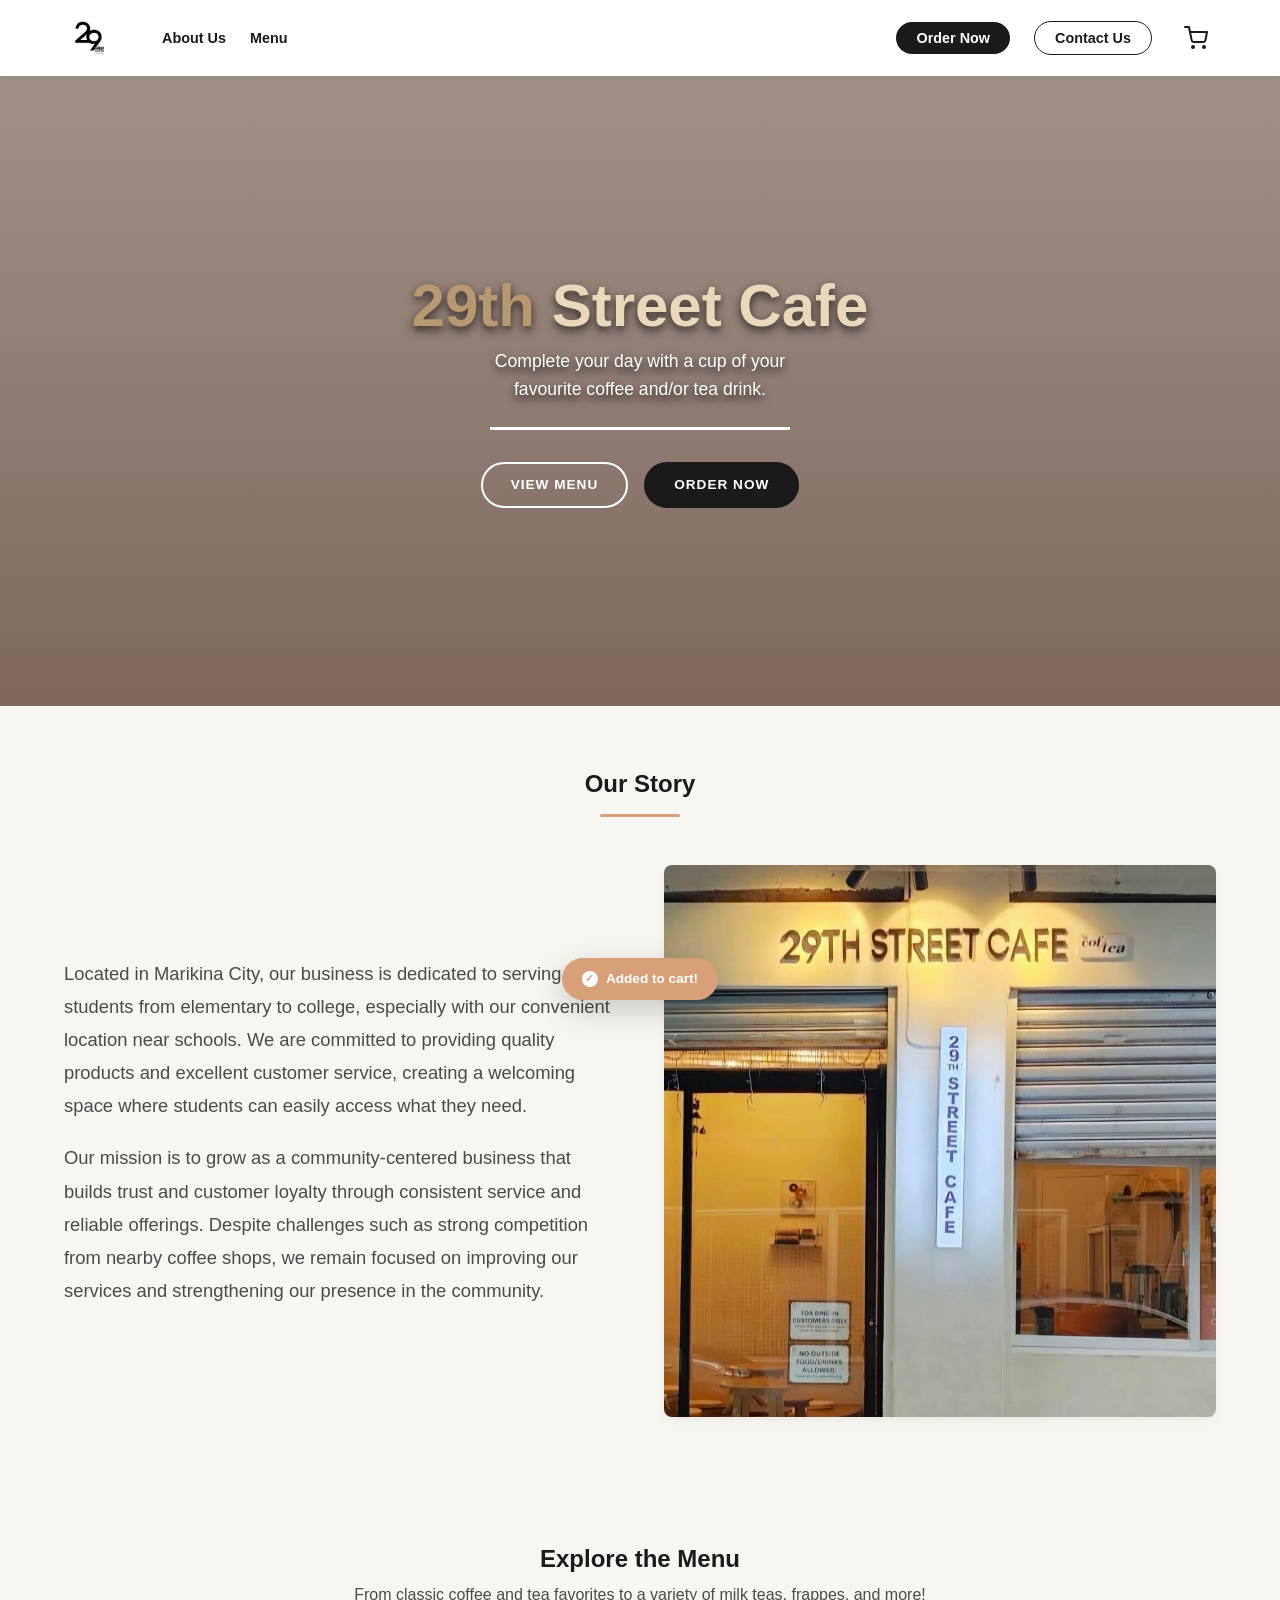
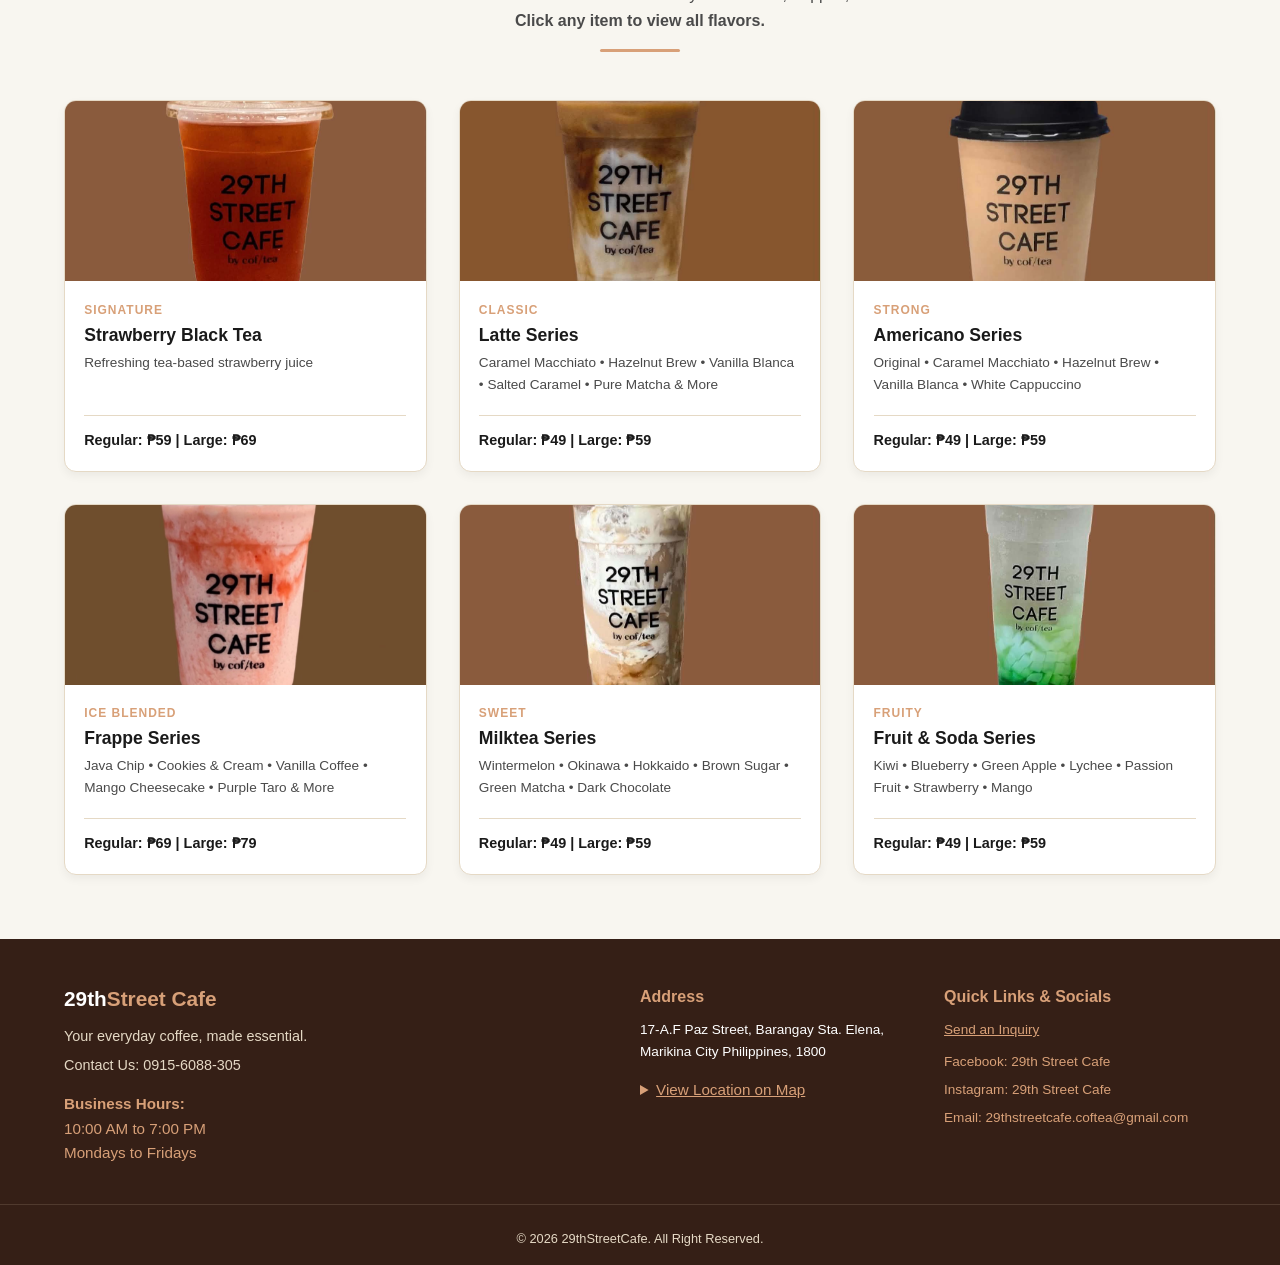
==== index.html @ c7623088 "fixed prices" ====
<!DOCTYPE html>  
<html lang="en">
<head>
    <meta charset="UTF-8">
    <meta name="viewport" content="width=device-width, initial-scale=1.0">
    <title>29th Street Cafe | Home</title>
    
    <link rel="stylesheet" href="styles.css">
    <script src="menu.js" defer></script> 
    <meta name="description" content="29th Street Cafe offers a cozy local spot to complete your day with your favorite coffee or tea.">
</head>
<body>

    <header class="site-header">
        <div class="container header-container">
            <div class="logo-container">
                <a href="index.html#hero" class="brand-logo"><img src="images/logo ulit.png" alt="29th Street Cafe Logo" class="logo-img"></a>
            </div>
            
            <div class="mobile-header-actions">
                <a href="cart.html" class="cart-icon-link" aria-label="Go to Cart">
                    <svg width="24" height="24" viewBox="0 0 24 24" fill="none" stroke="currentColor" stroke-width="2" stroke-linecap="round" stroke-linejoin="round">
                        <circle cx="9" cy="21" r="1"></circle><circle cx="20" cy="21" r="1"></circle>
                        <path d="M1 1h4l2.68 13.39a2 2 0 0 0 2 1.61h9.72a2 2 0 0 0 2-1.61L23 6H6"></path>
                    </svg>
                    <span class="cart-badge" style="display: none;">0</span>
                </a>
                <button class="menu-toggle" aria-label="Toggle Menu" id="mobileMenuBtn">
                    <svg width="28" height="28" viewBox="0 0 24 24" fill="none" stroke="currentColor" stroke-width="2" stroke-linecap="round" stroke-linejoin="round">
                        <line x1="3" y1="12" x2="21" y2="12"></line>
                        <line x1="3" y1="6" x2="21" y2="6"></line>
                        <line x1="3" y1="18" x2="21" y2="18"></line>
                    </svg>
                </button>
            </div>

            <nav class="main-navigation" id="mainNav">
                <ul class="nav-list">
                    <li><a href="index.html#about" class="nav-link">About Us</a></li>
                    <li><a href="index.html#menu" class="nav-link">Menu</a></li>
                    <li class="push-right"><a href="form.html" class="nav-link btn-nav">Order Now</a></li>
                    <li><a href="#app" class="nav-link btn-nav-outline">Contact Us</a></li>
                    <li class="desktop-cart">
                        <a href="cart.html" class="nav-link cart-icon-link" aria-label="Go to Cart">
                            <svg width="24" height="24" viewBox="0 0 24 24" fill="none" stroke="currentColor" stroke-width="2" stroke-linecap="round" stroke-linejoin="round">
                                <circle cx="9" cy="21" r="1"></circle><circle cx="20" cy="21" r="1"></circle>
                                <path d="M1 1h4l2.68 13.39a2 2 0 0 0 2 1.61h9.72a2 2 0 0 0 2-1.61L23 6H6"></path>
                            </svg>
                            <span class="cart-badge" style="display: none;">0</span>
                        </a>
                    </li>
                </ul>
            </nav>
        </div>
    </header>

    <main>
        <section id="hero" class="hero-section">
            <div class="hero-overlay">
                <div class="container hero-content">
                    <h1 class="hero-title">29th <span class="text-highlight">Street Cafe</span></h1>
                    <p class="hero-subtitle">Complete your day with a cup of your <br>favourite coffee and/or tea drink.</p>
                    <div class="hero-divider"></div>
                    <div class="hero-actions">
                        <a href="index.html#menu" class="btn btn-secondary">View Menu</a>
                        <a href="form.html" class="btn btn-primary">Order Now</a>
                    </div>
                </div>
            </div>
        </section>

        <section id="about" class="story-section">
            <div class="container">
                <div class="section-header">
                    <h2>Our Story</h2>
                    <div class="divider"></div>
                </div>
                <div class="story-grid">
                    <div class="story-text">
                        <p>Located in Marikina City, our business is dedicated to serving students from elementary to college, especially with our convenient location near schools. We are committed to providing quality products and excellent customer service, creating a welcoming space where students can easily access what they need.</p>
                        <p>Our mission is to grow as a community-centered business that builds trust and customer loyalty through consistent service and reliable offerings. Despite challenges such as strong competition from nearby coffee shops, we remain focused on improving our services and strengthening our presence in the community.</p>
                    </div>
                    <div class="story-visual">
                        <img src="images/front.jpeg" alt="29th Street Cafe Story" class="responsive-image placeholder-img-block">
                    </div>
                </div>
            </div>
        </section>

        <section id="menu" class="menu-section">
            <div class="container">
                <div class="section-header">
                    <h2>Explore the Menu</h2>
                    <p>From classic coffee and tea favorites to a variety of milk teas, frappes, and more! <br><strong>Click any item to view all flavors.</strong></p>
                    <div class="divider"></div>
                </div>

                <div class="product-grid">
                    <article class="product-card">
                        <div class="image-wrapper"><img src="images/tea.jpeg" alt="Strawberry Black Tea" class="product-image"></div>
                        <div class="product-info">
                            <span class="product-category">Signature</span>
                            <h3 class="product-name">Strawberry Black Tea</h3>
                            <p class="product-desc">Refreshing tea-based strawberry juice</p>
                            <div class="product-meta"><span class="product-price">Regular: ₱59 | Large: ₱69</span></div>
                        </div>
                    </article>

                    <article class="product-card">
                        <div class="image-wrapper"><img src="images/lattee.jpeg" alt="Latte" class="product-image"></div>
                        <div class="product-info">
                            <span class="product-category">Classic</span>
                            <h3 class="product-name">Latte Series</h3>
                            <p class="product-desc">Caramel Macchiato • Hazelnut Brew • Vanilla Blanca • Salted Caramel • Pure Matcha & More</p>
                            <div class="product-meta"><span class="product-price">Regular: ₱49 | Large: ₱59</span></div>
                        </div>
                    </article>

                    <article class="product-card">
                        <div class="image-wrapper"><img src="images/americano.jpeg" alt="Americano" class="product-image"></div>
                        <div class="product-info">
                            <span class="product-category">Strong</span>
                            <h3 class="product-name">Americano Series</h3>
                            <p class="product-desc">Original • Caramel Macchiato • Hazelnut Brew • Vanilla Blanca • White Cappuccino</p>
                            <div class="product-meta"><span class="product-price">Regular: ₱49 | Large: ₱59</span></div>
                        </div>
                    </article>

                    <article class="product-card">
                        <div class="image-wrapper"><img src="images/frappee.jpeg" alt="Frappe" class="product-image"></div>
                        <div class="product-info">
                            <span class="product-category">Ice Blended</span>
                            <h3 class="product-name">Frappe Series</h3>
                            <p class="product-desc">Java Chip • Cookies & Cream • Vanilla Coffee • Mango Cheesecake • Purple Taro & More</p>
                            <div class="product-meta"><span class="product-price">Regular: ₱69 | Large: ₱79</span></div>
                        </div>
                    </article>

                    <article class="product-card">
                        <div class="image-wrapper"><img src="images/milktea.jpeg" alt="Milktea" class="product-image"></div>
                        <div class="product-info">
                            <span class="product-category">Sweet</span>
                            <h3 class="product-name">Milktea Series</h3>
                            <p class="product-desc">Wintermelon • Okinawa • Hokkaido • Brown Sugar • Green Matcha • Dark Chocolate</p>
                            <div class="product-meta"><span class="product-price">Regular: ₱49 | Large: ₱59</span></div>
                        </div>
                    </article>

                    <article class="product-card">
                        <div class="image-wrapper"><img src="images/fruittea.jpeg" alt="Fruit Soda" class="product-image"></div>
                        <div class="product-info">
                            <span class="product-category">Fruity</span>
                            <h3 class="product-name">Fruit & Soda Series</h3>
                            <p class="product-desc">Kiwi • Blueberry • Green Apple • Lychee • Passion Fruit • Strawberry • Mango</p>
                            <div class="product-meta"><span class="product-price">Regular: ₱49 | Large: ₱59</span></div>
                        </div>
                    </article>
                </div>
            </div>
        </section>
    </main>

    <div id="menuModal" class="menu-modal">
        <div class="modal-content">
            <span class="close-modal">×</span>
            <div class="modal-layout">
                <div class="modal-image-container"><img id="modalImage" src="" alt="Menu Item"></div>
                <div class="modal-details">
                    <span id="modalCategory" class="product-category"></span>
                    <h3 id="modalTitle" class="modal-title"></h3>
                    <p id="modalPrice" class="product-price"></p>
                    
                    <div class="modal-selection-group">
                        <label for="modalFlavorSelect">Choose Flavor:</label>
                        <select id="modalFlavorSelect" class="modal-select"></select>
                    </div>

                    <div class="modal-selection-group" id="sodaAddonContainer" style="display: none;">
                        <label style="margin-bottom: 4px;">Choose Base:</label>
                        <div class="soda-base-wrapper">
                            <label class="checkbox-item choice-highlight">
                                <input type="checkbox" id="modalSodaAddon" value="Soda Base" data-price="10"> 
                                <span style="flex-grow: 1;">Fruit Soda Base</span>
                                <span style="font-weight: bold; color: var(--chai-spice);">+₱10</span>
                            </label>
                        </div>
                    </div>

                    <div class="modal-selection-group">
                        <label for="modalSizeSelect">Choose Size:</label>
                        <select id="modalSizeSelect" class="modal-select">
                            <option value="Regular">Regular</option>
                            <option value="Large">Large</option>
                        </select>
                    </div>

                    <div class="modal-selection-group" id="modalTempGroup" style="display: none;">
                        <label for="modalTempSelect">Choose Preparation:</label>
                        <select id="modalTempSelect" class="modal-select">
                            <option value="Iced">Iced</option>
                            <option value="Hot">Hot</option>
                        </select>
                    </div>

                    <div class="modal-selection-group" id="modalAddonsGroup">
                        <label style="margin-bottom: 4px;">Add-ons:</label>
                        <div class="addons-grid">
                            <label class="checkbox-item"><input type="checkbox" value="Espresso Shot" data-price="5"> Espresso (+₱5)</label>
                            <label class="checkbox-item"><input type="checkbox" value="Nata" data-price="10"> Nata (+₱10)</label>
                            <label class="checkbox-item"><input type="checkbox" value="Pearls" data-price="10"> Pearls (+₱10)</label>
                            <label class="checkbox-item"><input type="checkbox" value="Caramel Syrup" data-price="10"> Caramel (+₱10)</label>
                            <label class="checkbox-item"><input type="checkbox" value="Strawberry Syrup" data-price="10"> Strawberry (+₱10)</label>
                            <label class="checkbox-item"><input type="checkbox" value="Matcha" data-price="15"> Matcha (+₱15)</label>
                            <label class="checkbox-item"><input type="checkbox" value="Cream Cheese" data-price="10"> Cream Cheese (+₱10)</label>
                            <label class="checkbox-item"><input type="checkbox" value="Yakult" data-price="15"> Yakult (+₱15)</label>
                        </div>
                    </div>
                    <button id="addToCartBtn" class="btn btn-primary">Add to Cart</button>
                </div>
            </div>
        </div>
    </div>

    <div id="cartToast" class="cart-toast">Added to cart!</div>

    <footer id="app" class="site-footer">
        <div class="container footer-grid">
            
            <div class="footer-brand">
                <h3>29th<span class="logo-accent-footer">Street Cafe</span></h3>
                <p>Your everyday coffee, made essential.</p>
                
                <div class="desktop-only">
                    <p>Contact Us: 0915-6088-305</p>
                    <p style="margin-top: 15px; color: var(--chai-spice); font-size: 0.95rem;">
                        <strong>Business Hours:</strong><br>10:00 AM to 7:00 PM<br>Mondays to Fridays
                    </p>
                </div>
                
                <details class="mobile-footer-dropdown mobile-only-block">
                    <summary>Business Hours</summary>
                    <div class="dropdown-content">
                        10:00 AM to 7:00 PM<br>Mondays to Fridays
                    </div>
                </details>
            </div>
            
            <div class="footer-links">
                <div class="desktop-only">
                    <h4>Address</h4>
                    <ul><li>17-A.F Paz Street, Barangay Sta. Elena, Marikina City Philippines, 1800</li></ul>
                    <details style="margin-top: 15px; cursor: pointer;">
                        <summary style="color: var(--chai-spice); font-size: 0.95rem; text-decoration: underline; margin-bottom: 10px; outline: none;">View Location on Map</summary>
                        <iframe src="https://www.google.com/maps/embed?pb=!1m18!1m12!1m3!1d247050.96467806457!2d120.94661945484529!3d14.646214305176816!2m3!1f0!2f0!3f0!3m2!1i1024!2i768!4f13.1!3m3!1m2!1s0x3397b9c610e8864b%3A0x1a244e8b13461ee4!2s29th%20Street%20Cafe%20by%20cof%2Ftea!5e0!3m2!1sen!2sph!4v1778140295258!5m2!1sen!2sph" width="100%" height="200" style="border:0; border-radius: 8px;" allowfullscreen="" loading="lazy" referrerpolicy="no-referrer-when-downgrade"></iframe>
                    </details>
                </div>
                
                <details class="mobile-footer-dropdown mobile-only-block">
                    <summary>Address</summary>
                    <div class="dropdown-content">
                        17-A.F Paz Street, Barangay Sta. Elena, Marikina City Philippines, 1800
                        <details style="margin-top: 10px; cursor: pointer;">
                            <summary style="color: var(--chai-spice); font-size: 0.9rem; text-decoration: underline; margin-bottom: 5px; outline: none; display:inline; justify-content:flex-start;">View Location on Map</summary>
                            <iframe src="https://www.google.com/maps/embed?pb=!1m18!1m12!1m3!1d247050.96467806457!2d120.94661945484529!3d14.646214305176816!2m3!1f0!2f0!3f0!3m2!1i1024!2i768!4f13.1!3m3!1m2!1s0x3397b9c610e8864b%3A0x1a244e8b13461ee4!2s29th%20Street%20Cafe%20by%20cof%2Ftea!5e0!3m2!1sen!2sph!4v1778140295258!5m2!1sen!2sph" width="100%" height="150" style="border:0; border-radius: 8px; margin-top:10px;" allowfullscreen="" loading="lazy" referrerpolicy="no-referrer-when-downgrade"></iframe>
                        </details>
                    </div>
                </details>
            </div>
            
            <div class="footer-links">
                <div class="desktop-only">
                    <h4>Quick Links & Socials</h4>
                    <ul>
                        <li><a href="inquiries.html" style="text-decoration: underline;">Send an Inquiry</a></li>
                        <li style="margin-top: 10px;"><a href="https://www.facebook.com/share/1GhwQuFxMb/" target="_blank">Facebook: 29th Street Cafe</a></li>
                        <li><a href="https://www.instagram.com/29thstreet_cafe" target="_blank">Instagram: 29th Street Cafe</a></li>
                        <li><a href="mailto:29thstreetcafe.coftea@gmail.com" title="Send an email">Email: 29thstreetcafe.coftea@gmail.com</a></li>
                    </ul>
                </div>

                <details class="mobile-footer-dropdown mobile-only-block">
                    <summary>Contact Us</summary>
                    <div class="dropdown-content">
                        <a href="inquiries.html" style="display:block; margin-bottom: 8px; text-decoration:underline;">Send an Inquiry</a>
                        Call/Text: 0915-6088-305
                    </div>
                </details>

                <div class="footer-socials mobile-only-flex">
                    <a href="https://www.facebook.com/share/1GhwQuFxMb/" target="_blank" aria-label="Facebook">
                        <svg viewBox="0 0 24 24"><path d="M12 2C6.477 2 2 6.477 2 12c0 4.991 3.657 9.128 8.438 9.878v-6.987h-2.54V12h2.54V9.797c0-2.506 1.492-3.89 3.777-3.89 1.094 0 2.238.195 2.238.195v2.46h-1.26c-1.243 0-1.63.771-1.63 1.562V12h2.773l-.443 2.89h-2.33v6.988C18.343 21.128 22 16.991 22 12c0-5.523-4.477-10-10-10z"/></svg>
                    </a>
                    <a href="https://www.instagram.com/29thstreet_cafe" target="_blank" aria-label="Instagram">
                        <svg viewBox="0 0 24 24"><path d="M12 2.163c3.204 0 3.584.012 4.85.07 3.252.148 4.771 1.691 4.919 4.919.058 1.265.069 1.645.069 4.849 0 3.205-.012 3.584-.069 4.849-.149 3.225-1.664 4.771-4.919 4.919-1.266.058-1.644.07-4.85.07-3.204 0-3.584-.012-4.849-.07-3.26-.149-4.771-1.699-4.919-4.92-.058-1.265-.07-1.644-.07-4.849 0-3.204.013-3.583.07-4.849.149-3.227 1.664-4.771 4.919-4.919 1.266-.057 1.645-.069 4.849-.069zm0-2.163c-3.259 0-3.667.014-4.947.072-4.358.2-6.78 2.618-6.98 6.98-.059 1.281-.073 1.689-.073 4.948 0 3.259.014 3.668.072 4.948.2 4.358 2.618 6.78 6.98 6.98 1.281.058 1.689.072 4.948.072 3.259 0 3.668-.014 4.948-.072 4.354-.2 6.782-2.618 6.979-6.98.059-1.28.073-1.689.073-4.948 0-3.259-.014-3.667-.072-4.947-.196-4.354-2.617-6.78-6.979-6.98-1.281-.059-1.69-.073-4.949-.073zm0 5.838c-3.403 0-6.162 2.759-6.162 6.162s2.759 6.163 6.162 6.163 6.162-2.759 6.162-6.163c0-3.403-2.759-6.162-6.162-6.162zm0 10.162c-2.209 0-4-1.79-4-4 0-2.209 1.791-4 4-4s4 1.791 4 4c0 2.21-1.791 4-4 4zm6.406-11.845c-.796 0-1.441.645-1.441 1.44s.645 1.44 1.441 1.44c.795 0 1.439-.645 1.439-1.44s-.644-1.44-1.439-1.44z"/></svg>
                    </a>
                    <a href="mailto:29thstreetcafe.coftea@gmail.com" aria-label="Email">
                        <svg viewBox="0 0 24 24"><path d="M20 4H4c-1.1 0-1.99.9-1.99 2L2 18c0 1.1.9 2 2 2h16c1.1 0 2-.9 2-2V6c0-1.1-.9-2-2-2zm0 4l-8 5-8-5V6l8 5 8-5v2z"/></svg>
                    </a>
                </div>
            </div>
        </div>
        <div class="footer-bottom">
            <p>© 2026 29thStreetCafe. All Right Reserved.</p>
        </div>
    </footer>

    <a href="#" id="scrollToTopBtn" class="scroll-to-top" aria-label="Scroll to top">
        <svg width="24" height="24" viewBox="0 0 24 24" fill="none" stroke="currentColor" stroke-width="2.5" stroke-linecap="round" stroke-linejoin="round">
            <path d="M12 19V5M5 12l7-7 7 7"/>
        </svg>
    </a>
</body>
</html>
---- styles.css ----
:root {
    --espresso-brown: #1a1a1a;
    --creamy-latte: #f8f6f0;
    --cappuccino-beige: #e5d9c5;
    --mocha-brown: #4a4a4a;
    --hazelnut-brown: #8b5b3f;
    --chai-spice: #d8a078;
    --white: #ffffff;
    --surface: #ffffff;

    --font-primary: 'Helvetica Neue', Helvetica, Arial, sans-serif;
    --transition-standard: all 0.3s cubic-bezier(0.25, 0.8, 0.25, 1);
    --shadow-soft: 0 4px 10px rgba(0, 0, 0, 0.05);
    --shadow-hover: 0 15px 30px rgba(0, 0, 0, 0.1);
}

* { margin: 0; padding: 0; box-sizing: border-box; }
html { scroll-behavior: smooth; scroll-padding-top: 90px; }

body {
    font-family: var(--font-primary);
    background-color: var(--creamy-latte);
    color: var(--espresso-brown);
    line-height: 1.6; 
    -webkit-font-smoothing: antialiased;
}

.container { width: 90%; max-width: 1200px; margin: 0 auto; }
h1, h2, h3, h4 { color: var(--espresso-brown); margin-bottom: 0.5rem; line-height: 1.2; }
a { text-decoration: none; color: inherit; transition: var(--transition-standard); }
.responsive-image { max-width: 100%; height: auto; display: block; border-radius: 8px; }
.placeholder-img-block {
    background-color: transparent; height: 300px; width: 100%;
    object-fit: cover; display: block; box-shadow: var(--shadow-soft);
}
.divider {
    height: 3px; width: 80px; background-color: var(--chai-spice);
    margin: 1rem auto 2rem auto; border-radius: 2px;
}
.section-header { text-align: center; margin-bottom: 3rem; }
.section-header p { color: var(--mocha-brown); font-size: 1rem; }

/* Header & Nav */
.site-header {
    background-color: rgba(255, 255, 255, 0.98); 
    backdrop-filter: blur(10px); box-shadow: var(--shadow-soft);
    position: sticky; top: 0; z-index: 1000; padding: 0.8rem 0;
}
.header-container { display: flex; align-items: center; justify-content: space-between; position: relative; }
.logo-container { flex-shrink: 0; }
.logo-img { max-height: 50px; width: auto; object-fit: contain; vertical-align: middle; }

/* Desktop Navigation */
.main-navigation { flex-grow: 1; display: flex; justify-content: flex-start; padding-left: 3rem; }
.nav-list { list-style: none; display: flex; align-items: center; gap: 1.5rem; width: 100%; }
.push-right { margin-left: auto; }
.nav-link { font-weight: 600; font-size: 0.9rem; color: var(--espresso-brown); position: relative; }

.nav-link:not(.btn-nav):not(.btn-nav-outline):not(.cart-icon-link)::after {
    content: ''; position: absolute; width: 0; height: 2px;
    bottom: -4px; left: 0; background-color: var(--chai-spice); transition: width 0.3s ease;
}
.nav-link:not(.btn-nav):not(.btn-nav-outline):not(.cart-icon-link):hover::after { width: 100%; }

.btn-nav { background-color: var(--espresso-brown); color: var(--white) !important; padding: 8px 20px; border-radius: 30px; }
.btn-nav:hover { background-color: var(--chai-spice); transform: translateY(-2px); }
.btn-nav-outline { border: 1px solid var(--espresso-brown); color: var(--espresso-brown) !important; padding: 8px 20px; border-radius: 30px; }
.btn-nav-outline:hover { background-color: var(--espresso-brown); color: var(--white) !important; }

/* CART ICON & BADGE UPDATES */
.cart-icon-link {
    display: flex; align-items: center; justify-content: center;
    padding: 8px; color: var(--espresso-brown); border-radius: 50%; transition: var(--transition-standard);
    position: relative; 
}
.cart-icon-link:hover { color: var(--chai-spice); background-color: rgba(216, 160, 120, 0.1); transform: translateY(-2px); }

.cart-badge {
    position: absolute;
    top: 0px;
    right: 0px;
    background-color: #d9534f;
    color: var(--white);
    font-size: 0.7rem;
    font-weight: bold;
    height: 18px;
    min-width: 18px;
    border-radius: 50%;
    display: flex;
    align-items: center;
    justify-content: center;
    padding: 0 4px;
    box-shadow: var(--shadow-soft);
    pointer-events: none;
}

/* Mobile Nav Toggle & Actions */
.mobile-header-actions { display: none; }
.menu-toggle { display: none; background: none; border: none; cursor: pointer; color: var(--espresso-brown); padding: 4px; }

/* MOBILE NAVIGATION (HAMBURGER DROPDOWN) */
@media screen and (max-width: 768px) {
    body { padding-bottom: 0; } 
    .site-header { padding: 0.8rem 0; } 
    .logo-img { max-height: 45px; } 
    
    .mobile-header-actions { display: flex; align-items: center; gap: 15px; z-index: 1002; }
    .menu-toggle { display: block; }
    .desktop-cart { display: none !important; }
    
    .main-navigation {
        position: absolute; top: 100%; left: 0; width: 100%;
        background-color: rgba(255, 255, 255, 0.98); backdrop-filter: blur(10px);
        box-shadow: 0 10px 20px rgba(0, 0, 0, 0.08); z-index: 999;
        max-height: 0; overflow: hidden;
        transition: max-height 0.4s ease-in-out, padding 0.4s ease-in-out;
        padding: 0 25px;
    }
    
    .main-navigation.active { max-height: 400px; padding: 15px 25px 30px 25px; border-top: 1px solid var(--cappuccino-beige); }
    
    .nav-list { flex-direction: column; width: 100%; padding: 0; gap: 0; margin: 0; align-items: flex-start; height: auto; }
    .nav-list li { width: 100%; text-align: left; display: block; }
    .push-right { margin-left: 0; margin-top: 15px; }
    
    .nav-link { display: block; padding: 12px 0; font-size: 1.1rem; width: 100%; border-bottom: 1px solid #f0ebe1; color: var(--espresso-brown); }
    .nav-link:not(.btn-nav):not(.btn-nav-outline):not(.cart-icon-link)::after { display: none; }
    
    .btn-nav, .btn-nav-outline { padding: 12px 15px; border-radius: 8px; width: 100%; text-align: center; border: none; font-size: 1rem; margin-bottom: 10px; }
    .btn-nav-outline { border: 2px solid var(--espresso-brown); }
}

@media screen and (max-width: 380px) {
    .nav-link { font-size: 1rem; }
}

/* Hero Section */
.hero-section {
    position: relative; background-image: url('background.jpg'); background-size: cover;
    background-position: center; background-attachment: fixed; min-height: 70vh;
    display: flex; align-items: center; justify-content: center;
}
.hero-overlay {
    position: absolute; top: 0; left: 0; right: 0; bottom: 0;
    background: linear-gradient(to bottom, rgba(75, 44, 32, 0.5), rgba(75, 44, 32, 0.7));
    display: flex; align-items: center; justify-content: center; padding: 2rem 1rem; 
}
.hero-content { text-align: center; color: var(--white); max-width: 800px; width: 100%; z-index: 1; }
.hero-title {
    font-family: Arial, Helvetica, sans-serif; font-size: clamp(2rem, 5vw, 60px); 
    font-weight: 800; color: #b79870; text-shadow: 0px 4px 10px rgba(0, 0, 0, 0.7);
    margin-bottom: 0.5rem; line-height: 1.1; white-space: normal;
}
.text-highlight { color: #e9d8ba; font-style: normal; }
.hero-subtitle {
    font-family: 'Arial Black', sans-serif; font-size: 1.1rem; color: white;
    text-shadow: 0px 4px 10px rgba(0, 0, 0, 0.9); margin-bottom: 1.5rem; font-weight: normal;
}
.hero-divider { height: 3px; width: 300px; max-width: 100%; background-color: #ffffff; margin: 0 auto 2rem auto; }
.hero-actions { display: flex; justify-content: center; gap: 1rem; }

.btn {
    display: inline-block; padding: 10px 28px; border-radius: 50px; font-weight: bold;
    text-align: center; cursor: pointer; transition: var(--transition-standard);
    text-transform: uppercase; letter-spacing: 1px; font-size: 0.85rem;
}
.btn-primary { background-color: #1a1a1a; color: #ffffff; border: 2px solid #1a1a1a; }
.btn-primary:hover { background-color: var(--chai-spice); border-color: var(--chai-spice); transform: translateY(-3px); }
.btn-secondary { background-color: transparent; color: #ffffff; border: 2px solid #ffffff; }
.btn-secondary:hover { background-color: #ffffff; color: var(--espresso-brown); transform: translateY(-3px); }

/* MOBILE FIX FOR HERO SECTION */
@media (max-width: 768px) {
    .hero-section {
        background-attachment: scroll; /* This fixes the zoomed-in bug on mobile */
    }
}
@media (max-width: 480px) {
    .hero-title { font-size: 2rem; }
    .hero-subtitle { font-size: 0.85rem; padding: 0 10px; line-height: 1.4; }
    .hero-actions { flex-direction: column; width: 100%; align-items: center; gap: 1rem; }
    .hero-actions .btn { width: 75%; max-width: 250px; }
}

/* Story Section */
.story-section { padding: 4rem 0; background-color: var(--creamy-latte); }
.story-grid { display: flex; gap: 3rem; align-items: center; }
.story-text { flex: 1; }
/* Desktop font size for Our Story */
.story-text p { margin-bottom: 1.2rem; font-size: 1.15rem; color: var(--mocha-brown); line-height: 1.8; }
.story-visual { flex: 1; }

/* Forces the Our Story image to be a perfect 1x1 square */
.story-visual img {
    aspect-ratio: 1 / 1;
    height: auto !important; 
    width: 100%;
    object-fit: cover; 
    border-radius: 8px; 
}

@media screen and (max-width: 768px) { 
    .story-grid { flex-direction: column-reverse; gap: 2rem; } 
    /* Mobile font size for Our Story */
    .story-text p { font-size: 0.95rem; line-height: 1.6; }
}

/* Menu Section */
.menu-section { padding: 4rem 0; background-color: var(--creamy-latte);  }
.product-grid { display: grid; grid-template-columns: repeat(auto-fit, minmax(280px, 1fr)); gap: 2rem; }
.product-card {
    background-color: var(--white); border-radius: 12px; overflow: hidden;
    box-shadow: var(--shadow-soft); transition: var(--transition-standard);
    display: flex; flex-direction: column; cursor: pointer; border: 1px solid var(--cappuccino-beige);
}
.product-card:hover { box-shadow: var(--shadow-hover); transform: translateY(-5px); border-color: var(--chai-spice); }
.image-wrapper { width: 100%; height: 180px; overflow: hidden; background-color: transparent; }
.product-image {
    width: 100%; height: 100%; object-fit: cover; background-color: transparent; 
    mix-blend-mode: multiply; transition: transform 0.6s ease;
}
.product-card:hover .product-image { transform: scale(1.08); }
.product-info { padding: 1.2rem; display: flex; flex-direction: column; flex-grow: 1; }
.product-category { font-size: 0.75rem; text-transform: uppercase; letter-spacing: 1px; color: var(--chai-spice); margin-bottom: 0.3rem; font-weight: bold; }
.product-name { font-size: 1.1rem; margin-bottom: 0.4rem; }
.product-desc { font-size: 0.85rem; color: var(--mocha-brown); margin-bottom: 1.2rem; flex-grow: 1; }
.product-meta { display: flex; justify-content: space-between; align-items: center; border-top: 1px solid var(--cappuccino-beige); padding-top: 0.8rem; }
.product-price { font-weight: bold; font-size: 0.9rem; color: var(--espresso-brown); }

@media (max-width: 768px) {
    .menu-section { padding: 3rem 0; }
    .product-grid { grid-template-columns: 1fr; gap: 1rem; }
    .product-card { flex-direction: row; padding: 10px; height: auto; align-items: center; border-radius: 12px; }
    .product-card:hover { transform: translateY(-2px); }
    .image-wrapper { width: 80px; height: 80px; border-radius: 10px; flex-shrink: 0; background-color: transparent;}
    .product-info { padding: 0 0 0 12px; text-align: left; }
    .product-category { font-size: 0.65rem; margin-bottom: 2px; }
    .product-name { font-size: 1rem; margin-bottom: 3px; line-height: 1.2; }
    .product-desc { font-size: 0.75rem; display: -webkit-box; -webkit-line-clamp: 2; -webkit-box-orient: vertical; overflow: hidden; margin-bottom: 5px; }
    .product-meta { border-top: none; padding-top: 0; margin-top: auto; }
    .product-price { font-size: 0.8rem; }
}

/* Footer (Strictly Isolating Desktop and Mobile Views) */
.site-footer { background-color: #351F16; color: var(--cappuccino-beige); padding: 3rem 0 1rem 0; }
.footer-grid { display: grid; grid-template-columns: 2fr 1fr 1fr; gap: 2rem; margin-bottom: 2rem; }
.footer-brand h3 { color: var(--white); font-size: 1.3rem; margin-bottom: 0.8rem; }
.logo-accent-footer { color: var(--chai-spice); }
.footer-brand p { margin-bottom: 0.4rem; font-size: 0.9rem;}
.footer-links h4 { color: var(--chai-spice); margin-bottom: 0.8rem; font-size: 1rem; }
.footer-links ul { list-style: none; }
.footer-links li { margin-bottom: 0.4rem; font-size: 0.85rem; color: var(--white); }
.footer-links a { color: var(--chai-spice); transition: var(--transition-standard); }
.footer-links a:hover { color: var(--white); padding-left: 5px; }

/* Desktop-only / Mobile-only utilities for Footer */
.mobile-only-block, .mobile-only-flex { display: none !important; }
.desktop-only { display: block; }

/* Mobile Footer Icons Base Styling */
.footer-socials { display: flex; gap: 15px; margin-top: 15px; }
.footer-socials a {
    display: inline-flex !important; align-items: center; justify-content: center;
    width: 38px; height: 38px; background-color: #1a1a1a; color: var(--white) !important; 
    border-radius: 50%; transition: var(--transition-standard); text-decoration: none; padding: 0 !important;
}
.footer-socials a:hover {
    background-color: var(--chai-spice) !important; color: var(--white) !important; transform: translateY(-3px);
}
.footer-socials svg { width: 18px; height: 18px; fill: currentColor; }

/* Mobile Footer Accordion/Dropdown Details */
.mobile-footer-dropdown {
    margin-top: 5px;
    border-bottom: 1px solid rgba(229, 217, 197, 0.15);
    text-align: center;
}
.mobile-footer-dropdown summary {
    color: var(--chai-spice);
    font-size: 1.05rem;
    font-weight: bold;
    padding: 12px 0;
    cursor: pointer;
    outline: none;
    list-style: none;
    display: flex;
    justify-content: center;
    align-items: center;
    gap: 8px;
    transition: color 0.3s ease;
}
.mobile-footer-dropdown summary::-webkit-details-marker { display: none; }
.mobile-footer-dropdown summary::after {
    content: '+';
    font-size: 1.2rem;
    color: var(--white);
    font-weight: normal;
}
.mobile-footer-dropdown[open] summary::after { content: '−'; }
.mobile-footer-dropdown .dropdown-content {
    padding: 5px 0 15px 0;
    font-size: 0.9rem;
    color: var(--white);
    line-height: 1.6;
}
.mobile-footer-dropdown .dropdown-content a { color: var(--white); font-weight: bold; }
.mobile-footer-dropdown .dropdown-content a:hover { color: var(--chai-spice); }

.footer-bottom { text-align: center; padding-top: 1.5rem; border-top: 1px solid rgba(191, 167, 138, 0.2); font-size: 0.8rem; }

@media screen and (max-width: 768px) {
   .desktop-only { display: none !important; }
   .mobile-only-block { display: block !important; }
   .mobile-only-flex { display: flex !important; }
   
   .site-footer { padding: 2rem 0 1rem 0; }
   .footer-grid { grid-template-columns: 1fr; text-align: center; gap: 0.5rem; margin-bottom: 1.5rem; }
   .footer-brand { margin-bottom: 0.5rem; }
   .footer-links a:hover { padding-left: 0; }
   .footer-socials.mobile-only-flex { justify-content: center; margin-top: 25px; gap: 18px;}
}

/* Scroll To Top */
.scroll-to-top {
    position: fixed; bottom: 20px; right: 20px; width: 45px; height: 45px;
    background-color: var(--espresso-brown); color: var(--white); border-radius: 50%;
    display: flex; justify-content: center; align-items: center; box-shadow: var(--shadow-hover);
    opacity: 0; visibility: hidden; transform: translateY(20px); transition: var(--transition-standard); z-index: 9999;
}
.scroll-to-top.show { opacity: 1; visibility: visible; transform: translateY(0); }

/* COMPACT WHITE MODAL */
.menu-modal {
    position: fixed; top: 0; left: 0; width: 100%; height: 100%;
    background: rgba(0, 0, 0, 0.6); z-index: 2000; 
    display: flex; align-items: center; justify-content: center;
    opacity: 0; pointer-events: none; transition: opacity 0.3s ease; backdrop-filter: blur(3px);
}
.menu-modal.show { opacity: 1; pointer-events: auto; }
.modal-content {
    background-color: #ffffff; 
    width: 90%; max-width: 550px; 
    max-height: 90vh; overflow-y: auto; 
    border-radius: 12px; padding: 25px; 
    position: relative; transform: scale(0.95) translateY(20px);
    transition: transform 0.4s cubic-bezier(0.25, 0.8, 0.25, 1); box-shadow: 0 25px 50px rgba(0,0,0,0.2);
}
.menu-modal.show .modal-content { transform: scale(1) translateY(0); }
.close-modal { 
    position: absolute; top: 10px; right: 15px; font-size: 24px; font-weight: bold; 
    color: #1a1a1a; cursor: pointer; transition: color 0.2s; 
}
.close-modal:hover { color: #666666; }

.modal-layout { display: grid; grid-template-columns: 1fr 1fr; gap: 20px; align-items: start; } 
.modal-image-container { 
    width: 100%; height: 100%; min-height: 200px; 
    border-radius: 8px; overflow: hidden; background-color: transparent; 
    display: flex; justify-content: center; align-items: center; padding: 10px;
}
.modal-image-container img { max-width: 100%; max-height: 100%; object-fit: contain; mix-blend-mode: multiply; }

.product-category#modalCategory { color: #c47045; font-size: 0.7rem; letter-spacing: 1px; font-weight: bold; text-transform: uppercase; display: block; margin-bottom: 3px; }
.modal-title { font-size: 1.4rem; color: #1a1a1a; margin-bottom: 4px; font-weight: 800; line-height: 1.1; }
.product-price#modalPrice { color: #1a1a1a; font-size: 1.1rem; font-weight: bold; margin-bottom: 12px; display: block; }

.modal-selection-group { margin-bottom: 10px; display: flex; flex-direction: column; }
.modal-selection-group label { font-weight: 700; color: #1a1a1a; margin-bottom: 4px; font-size: 0.8rem; }
.modal-select { 
    padding: 6px 8px; border: 1px solid #cccccc; border-radius: 6px; background-color: #ffffff; 
    color: #1a1a1a; font-family: inherit; font-size: 0.85rem; outline: none; transition: border-color 0.2s;
}
.modal-select:focus { border-color: #1a1a1a; }

/* REPOSITIONED SODA BASE CHOICE STYLING */
.soda-base-wrapper {
    padding: 6px 8px;
    border: 1px solid #cccccc;
    border-radius: 6px;
    background-color: #ffffff;
    display: flex;
    align-items: center;
    transition: border-color 0.2s;
}
.soda-base-wrapper:hover, .soda-base-wrapper:focus-within {
    border-color: #1a1a1a;
}
.choice-highlight {
    width: 100%;
    display: flex;
    align-items: center;
    justify-content: space-between;
    gap: 8px;
    font-size: 0.85rem;
    color: #1a1a1a;
    cursor: pointer;
}
.choice-highlight input {
    width: 15px;
    height: 15px;
    accent-color: #1a1a1a;
    cursor: pointer;
}

.addons-grid { display: grid; grid-template-columns: 1fr 1fr; gap: 6px; margin-top: 5px; } 
.checkbox-item { display: flex; align-items: center; gap: 6px; font-size: 0.75rem; color: #1a1a1a; cursor: pointer; }
.checkbox-item input { accent-color: #1a1a1a; width: 14px; height: 14px; cursor: pointer; }

#addToCartBtn {
    background-color: #1a1a1a; color: #ffffff; border: none; padding: 10px; 
    border-radius: 30px; font-weight: bold; margin-top: 15px; width: 100%;
    cursor: pointer; transition: transform 0.2s, background 0.2s; font-size: 0.85rem; text-transform: uppercase;
}
#addToCartBtn:hover { background-color: #333333; transform: translateY(-2px); }

@media (max-width: 768px) {
    .menu-modal { align-items: flex-end; }
    .modal-content {
        margin: 0; width: 100%; border-radius: 20px 20px 0 0; padding: 20px 15px;
        max-height: 85vh; transform: translateY(100%); transition: transform 0.35s ease-out;
    }
    .menu-modal.show .modal-content { transform: translateY(0); }
    .modal-layout { grid-template-columns: 1fr; gap: 10px; }
    .modal-image-container { height: 160px; min-height: auto; }
    .modal-title { font-size: 1.25rem; } 
}

/* Toast Notification */
.cart-toast {
    position: fixed; bottom: -100px; left: 50%; transform: translateX(-50%);
    background-color: var(--chai-spice); color: var(--white); padding: 10px 20px;
    border-radius: 30px; font-weight: bold; box-shadow: 0 10px 30px rgba(0,0,0,0.2); font-size: 0.85rem;
    transition: bottom 0.4s cubic-bezier(0.68, -0.55, 0.265, 1.55); z-index: 9999; display: flex; align-items: center; gap: 8px;
}
.cart-toast::before { content: '✓'; background: var(--white); color: var(--chai-spice); width: 16px; height: 16px; border-radius: 50%; display: flex; align-items: center; justify-content: center; font-size: 0.7rem; }
.cart-toast.show { bottom: 25px; }

/* CART PAGE STYLES */
.cart-page-main { padding: 40px 0; min-height: 60vh; }
.cart-wrapper { 
    max-width: 550px; 
    margin: 0 auto; background: var(--white); padding: 25px; 
    border-radius: 12px; box-shadow: var(--shadow-soft); border: 1px solid var(--cappuccino-beige); 
}
.cart-header { margin-bottom: 20px; border-bottom: 2px dashed var(--cappuccino-beige); padding-bottom: 15px; text-align: center; }
.cart-header h1 { font-size: 1.6rem; color: var(--espresso-brown); margin-bottom: 5px; }
.cart-header p { color: var(--mocha-brown); font-size: 0.85rem; }

.empty-cart-msg { text-align: center; padding: 30px; color: var(--mocha-brown); font-style: italic; font-size: 0.9rem; }

.cart-items-container { display: flex; flex-direction: column; gap: 12px; margin-bottom: 20px; }
.cart-item-card { 
    display: flex; justify-content: space-between; align-items: center; 
    padding: 12px 15px; border: 1px solid var(--cappuccino-beige); 
    border-radius: 8px; background-color: #faf8f5; 
}
.cart-item-details h4 { color: var(--espresso-brown); font-size: 0.95rem; margin-bottom: 2px; }
.cart-item-details p { font-size: 0.8rem; color: var(--mocha-brown); margin-bottom: 4px; }
.cart-item-price { font-weight: bold; color: var(--chai-spice); font-size: 0.95rem; display: block; margin-top: 4px; }

.cart-item-qty { display: flex; align-items: center; gap: 8px; background: var(--white); border: 1px solid var(--cappuccino-beige); border-radius: 20px; padding: 4px 8px; }
.qty-btn { background: transparent; border: none; font-size: 1.1rem; font-weight: bold; color: var(--espresso-brown); cursor: pointer; padding: 0 4px; transition: color 0.2s; }
.qty-btn:hover { color: var(--chai-spice); }
.qty-count { font-size: 0.85rem; font-weight: 600; width: 16px; text-align: center; }

/* NEW: Clean transparent input for the cart quantity */
.qty-input {
    width: 35px; 
    text-align: center; 
    border: none; 
    background: transparent; 
    font-size: 0.95rem;
    font-weight: 600;
    color: var(--espresso-brown);
    outline: none; 
    padding: 0;
    transition: var(--transition-standard);
    -moz-appearance: textfield; /* Hides default spin arrows in Firefox */
}

/* Hides default spin arrows in Chrome/Safari */
.qty-input::-webkit-outer-spin-button,
.qty-input::-webkit-inner-spin-button {
    -webkit-appearance: none; 
    margin: 0;
}

.qty-input:focus {
    border-bottom: 2px solid var(--chai-spice);
    border-radius: 0;
}

.promo-code-box { 
    display: flex; align-items: center; justify-content: center; padding: 10px 15px; 
    background-color: #f0ebe1; border-radius: 8px; font-size: 0.85rem; font-weight: 600; 
    color: var(--espresso-brown); margin-bottom: 20px; cursor: pointer; border: 1px dashed var(--chai-spice); 
}

.cart-summary { background-color: #faf8f5; padding: 15px; border-radius: 8px; border: 1px solid var(--cappuccino-beige); margin-bottom: 20px; }
.summary-row { display: flex; justify-content: space-between; font-size: 0.9rem; color: var(--mocha-brown); margin-bottom: 8px; }
.summary-divider { height: 1px; background-color: var(--cappuccino-beige); margin: 10px 0; }
.total-row { font-size: 1.2rem; font-weight: bold; color: var(--espresso-brown); margin-bottom: 0; }
.total-row span:last-child { color: var(--chai-spice); }

.btn-checkout { 
    display: block; width: 100%; text-align: center; background-color: var(--espresso-brown); 
    color: var(--white); padding: 12px; border-radius: 50px; font-weight: bold; 
    font-size: 0.95rem; text-transform: uppercase; letter-spacing: 1px; transition: var(--transition-standard); 
}
.btn-checkout:hover { background-color: var(--chai-spice); transform: translateY(-2px); box-shadow: 0 5px 15px rgba(216, 160, 120, 0.3); }

@media (max-width: 768px) {
    .cart-wrapper { padding: 20px; width: 95%; margin: 15px auto; }
    .cart-item-card { flex-direction: column; align-items: flex-start; gap: 10px; }
    .cart-item-qty { align-self: flex-start; }
}
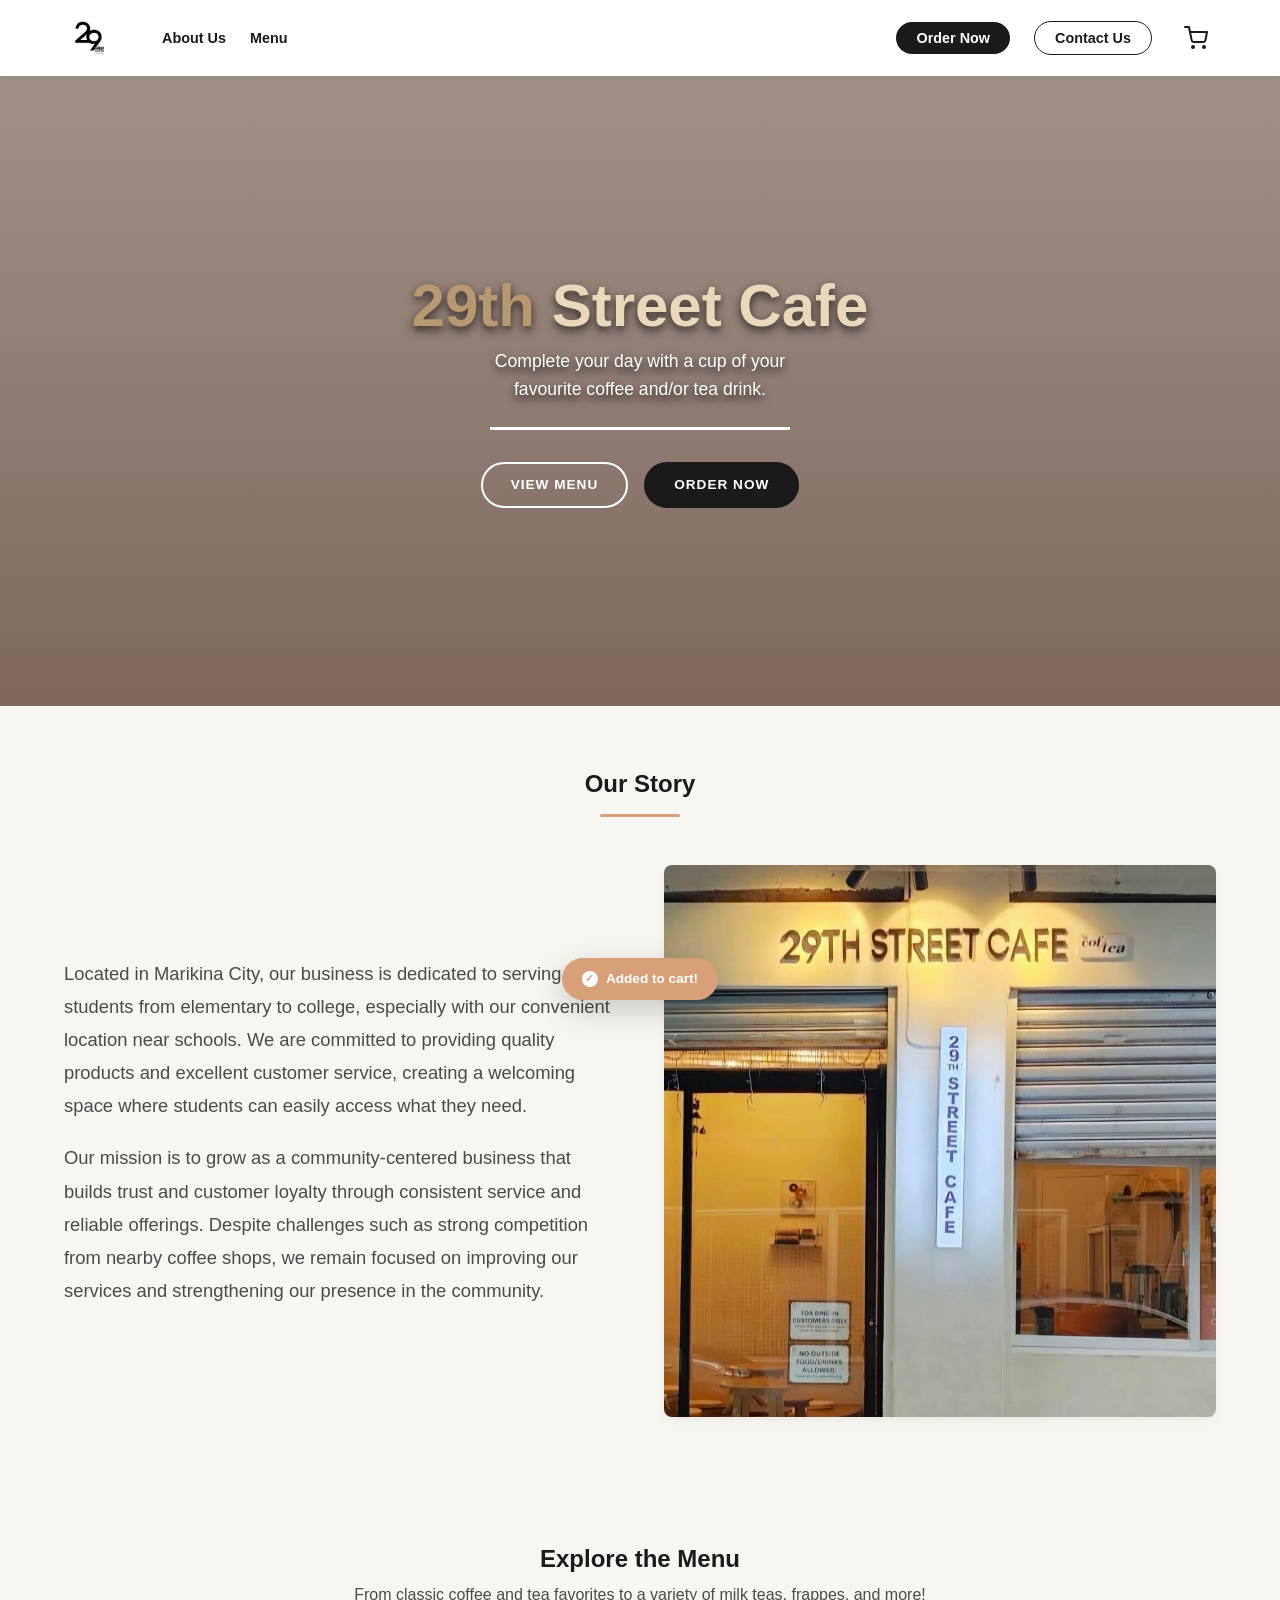
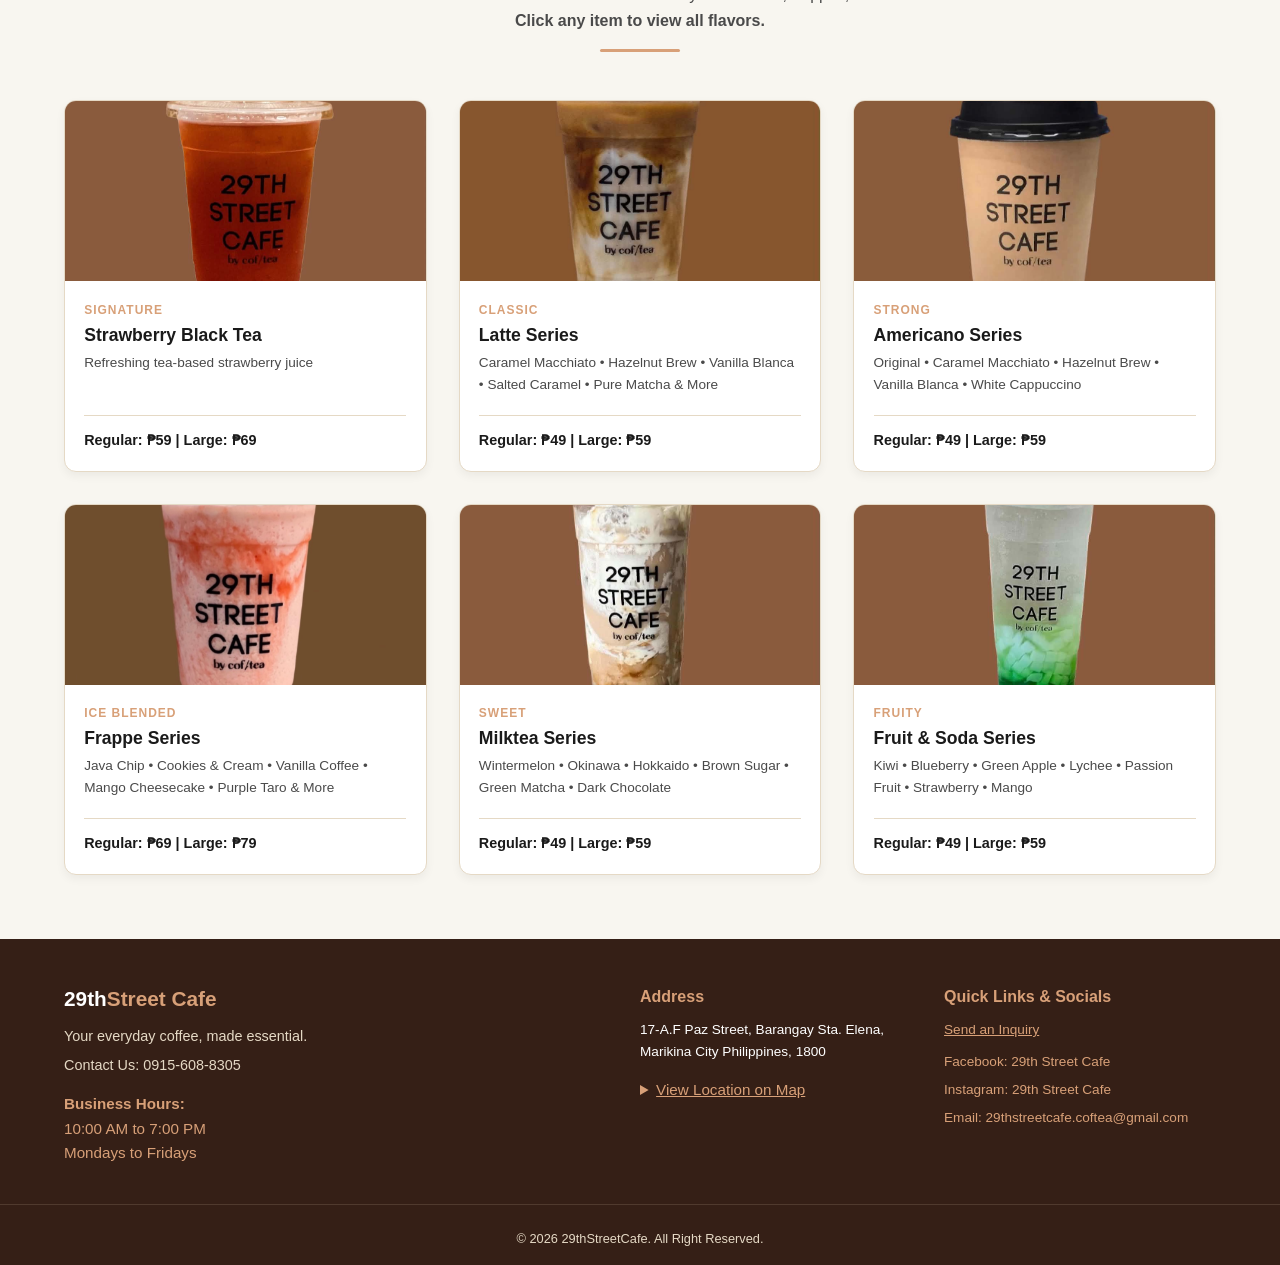
==== commit d4b33718: "number fix" ====
--- a/index.html
+++ b/index.html
@@ -231,7 +231,7 @@
                 <p>Your everyday coffee, made essential.</p>
                 
                 <div class="desktop-only">
-                    <p>Contact Us: 0915-6088-305</p>
+                    <p>Contact Us: 0915-608-8305</p>
                     <p style="margin-top: 15px; color: var(--chai-spice); font-size: 0.95rem;">
                         <strong>Business Hours:</strong><br>10:00 AM to 7:00 PM<br>Mondays to Fridays
                     </p>
@@ -282,7 +282,7 @@
                     <summary>Contact Us</summary>
                     <div class="dropdown-content">
                         <a href="inquiries.html" style="display:block; margin-bottom: 8px; text-decoration:underline;">Send an Inquiry</a>
-                        Call/Text: 0915-6088-305
+                        <p>Call/Text: 0915-608-8305</p>
                     </div>
                 </details>
 
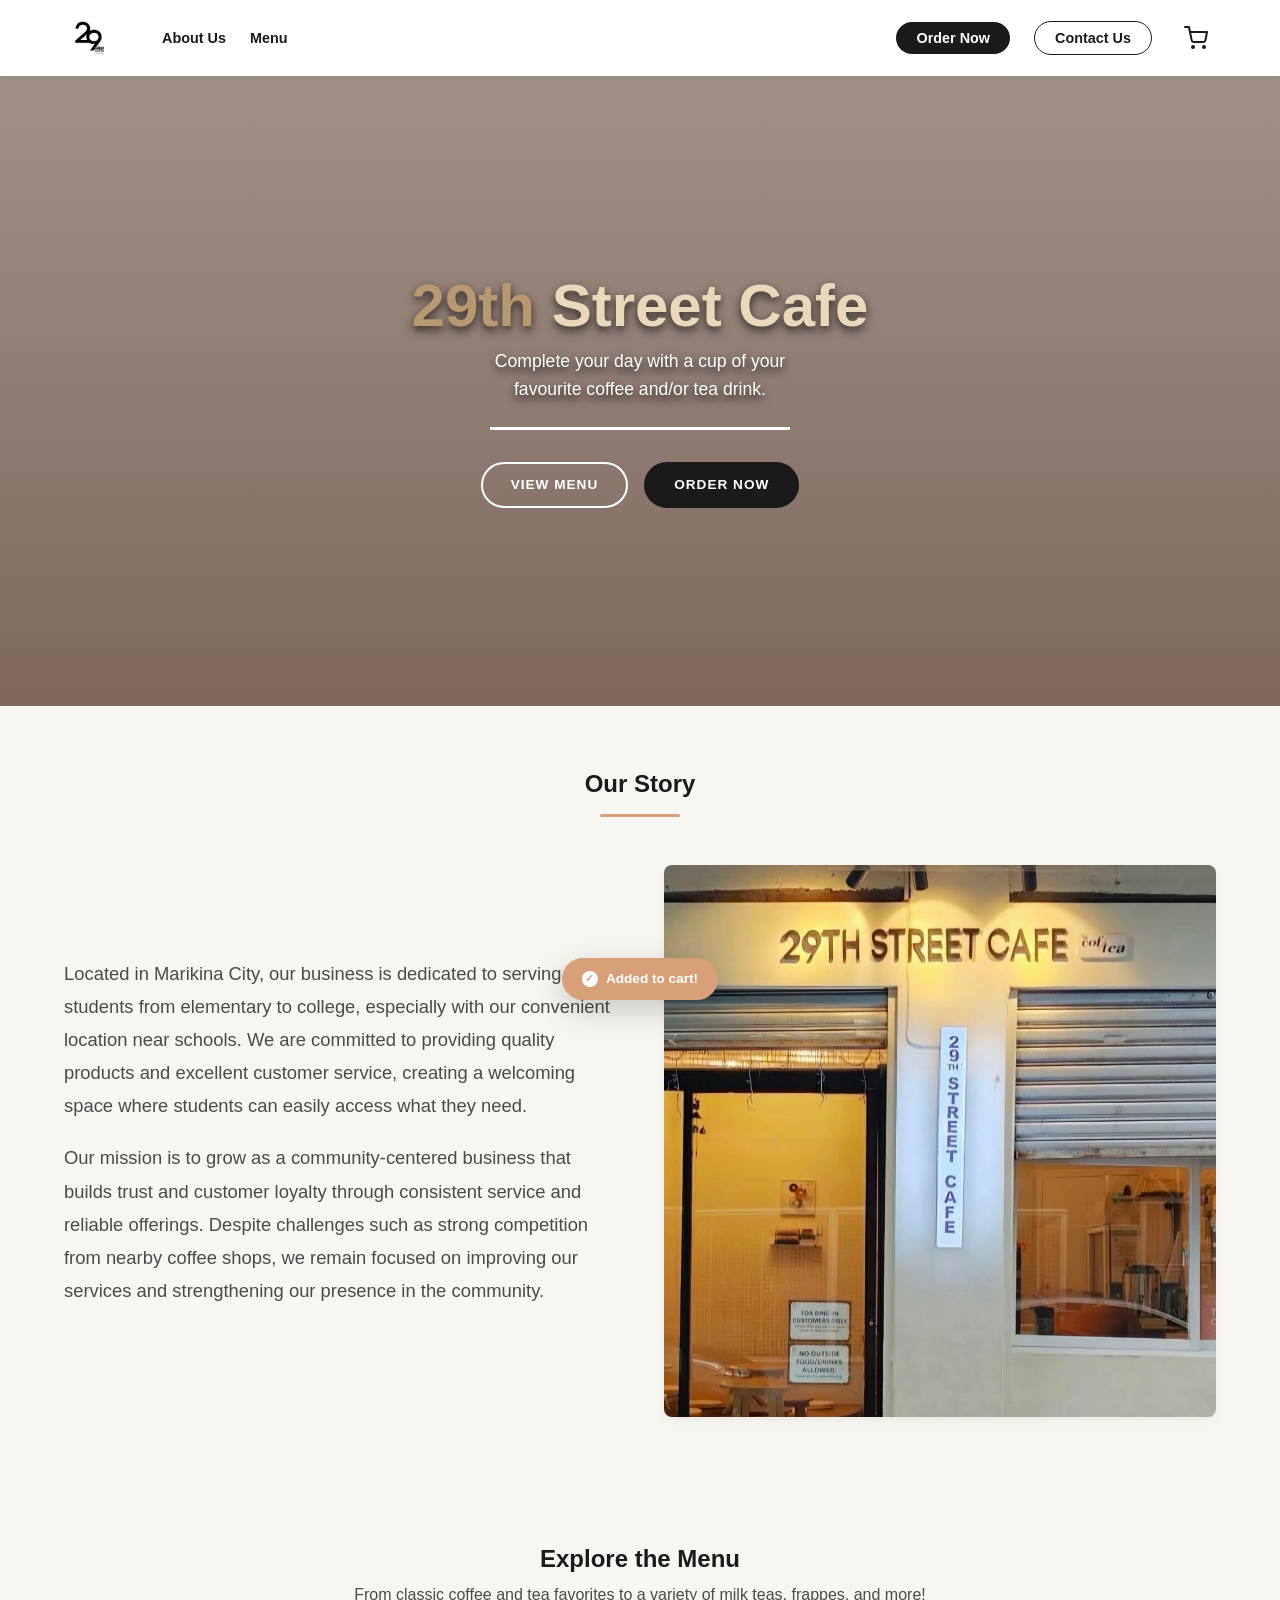
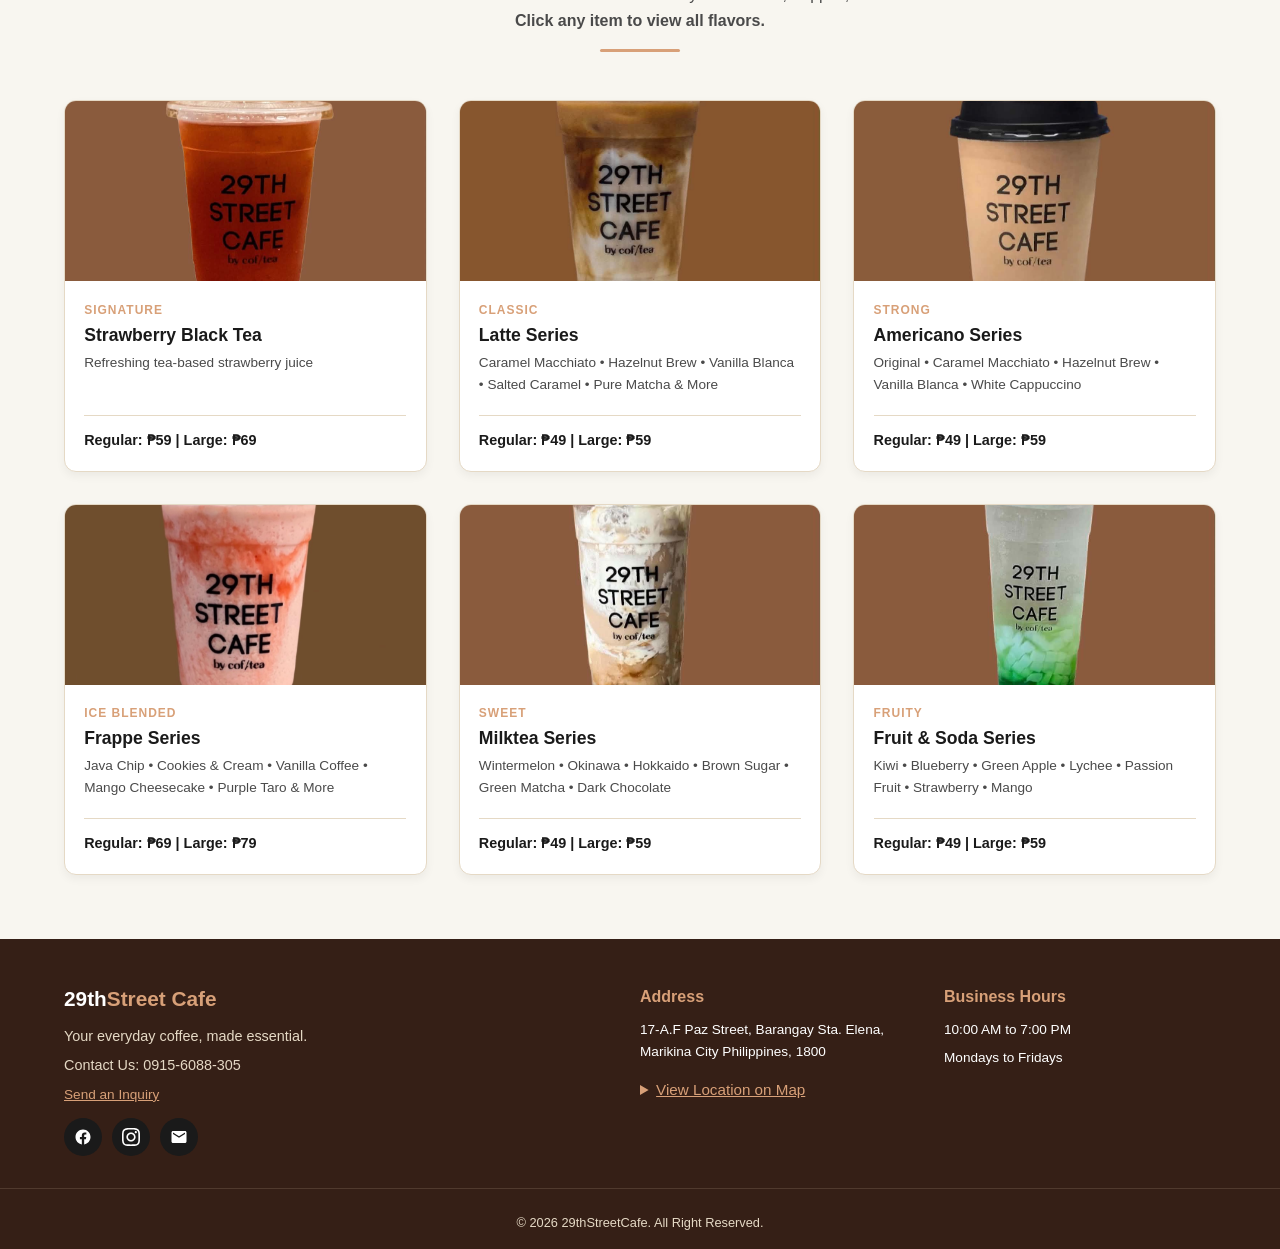
==== commit c0f5b92b: "footerzs" ====
--- a/index.html
+++ b/index.html
@@ -231,10 +231,20 @@
                 <p>Your everyday coffee, made essential.</p>
                 
                 <div class="desktop-only">
-                    <p>Contact Us: 0915-608-8305</p>
-                    <p style="margin-top: 15px; color: var(--chai-spice); font-size: 0.95rem;">
-                        <strong>Business Hours:</strong><br>10:00 AM to 7:00 PM<br>Mondays to Fridays
-                    </p>
+                    <p>Contact Us: 0915-6088-305</p>
+                    <a href="inquiries.html" style="color: var(--chai-spice); text-decoration: underline; font-size: 0.85rem; transition: color 0.3s ease; display: block; margin-top: 4px;" onmouseover="this.style.color='var(--white)'" onmouseout="this.style.color='var(--chai-spice)'">Send an Inquiry</a>
+                    
+                    <div class="footer-socials" style="margin-top: 12px; gap: 10px;">
+                        <a href="https://www.facebook.com/share/1GhwQuFxMb/" target="_blank" aria-label="Facebook">
+                            <svg viewBox="0 0 24 24"><path d="M12 2C6.477 2 2 6.477 2 12c0 4.991 3.657 9.128 8.438 9.878v-6.987h-2.54V12h2.54V9.797c0-2.506 1.492-3.89 3.777-3.89 1.094 0 2.238.195 2.238.195v2.46h-1.26c-1.243 0-1.63.771-1.63 1.562V12h2.773l-.443 2.89h-2.33v6.988C18.343 21.128 22 16.991 22 12c0-5.523-4.477-10-10-10z"/></svg>
+                        </a>
+                        <a href="https://www.instagram.com/29thstreet_cafe" target="_blank" aria-label="Instagram">
+                            <svg viewBox="0 0 24 24"><path d="M12 2.163c3.204 0 3.584.012 4.85.07 3.252.148 4.771 1.691 4.919 4.919.058 1.265.069 1.645.069 4.849 0 3.205-.012 3.584-.069 4.849-.149 3.225-1.664 4.771-4.919 4.919-1.266.058-1.644.07-4.85.07-3.204 0-3.584-.012-4.849-.07-3.26-.149-4.771-1.699-4.919-4.92-.058-1.265-.07-1.644-.07-4.849 0-3.204.013-3.583.07-4.849.149-3.227 1.664-4.771 4.919-4.919 1.266-.057 1.645-.069 4.849-.069zm0-2.163c-3.259 0-3.667.014-4.947.072-4.358.2-6.78 2.618-6.98 6.98-.059 1.281-.073 1.689-.073 4.948 0 3.259.014 3.668.072 4.948.2 4.358 2.618 6.78 6.98 6.98 1.281.058 1.689.072 4.948.072 3.259 0 3.668-.014 4.948-.072 4.354-.2 6.782-2.618 6.979-6.98.059-1.28.073-1.689.073-4.948 0-3.259-.014-3.667-.072-4.947-.196-4.354-2.617-6.78-6.979-6.98-1.281-.059-1.69-.073-4.949-.073zm0 5.838c-3.403 0-6.162 2.759-6.162 6.162s2.759 6.163 6.162 6.163 6.162-2.759 6.162-6.163c0-3.403-2.759-6.162-6.162-6.162zm0 10.162c-2.209 0-4-1.79-4-4 0-2.209 1.791-4 4-4s4 1.791 4 4c0 2.21-1.791 4-4 4zm6.406-11.845c-.796 0-1.441.645-1.441 1.44s.645 1.44 1.441 1.44c.795 0 1.439-.645 1.439-1.44s-.644-1.44-1.439-1.44z"/></svg>
+                        </a>
+                        <a href="mailto:29thstreetcafe.coftea@gmail.com" aria-label="Email">
+                            <svg viewBox="0 0 24 24"><path d="M20 4H4c-1.1 0-1.99.9-1.99 2L2 18c0 1.1.9 2 2 2h16c1.1 0 2-.9 2-2V6c0-1.1-.9-2-2-2zm0 4l-8 5-8-5V6l8 5 8-5v2z"/></svg>
+                        </a>
+                    </div>
                 </div>
                 
                 <details class="mobile-footer-dropdown mobile-only-block">
@@ -269,12 +279,10 @@
             
             <div class="footer-links">
                 <div class="desktop-only">
-                    <h4>Quick Links & Socials</h4>
+                    <h4>Business Hours</h4>
                     <ul>
-                        <li><a href="inquiries.html" style="text-decoration: underline;">Send an Inquiry</a></li>
-                        <li style="margin-top: 10px;"><a href="https://www.facebook.com/share/1GhwQuFxMb/" target="_blank">Facebook: 29th Street Cafe</a></li>
-                        <li><a href="https://www.instagram.com/29thstreet_cafe" target="_blank">Instagram: 29th Street Cafe</a></li>
-                        <li><a href="mailto:29thstreetcafe.coftea@gmail.com" title="Send an email">Email: 29thstreetcafe.coftea@gmail.com</a></li>
+                        <li>10:00 AM to 7:00 PM</li>
+                        <li>Mondays to Fridays</li>
                     </ul>
                 </div>
 
@@ -282,7 +290,7 @@
                     <summary>Contact Us</summary>
                     <div class="dropdown-content">
                         <a href="inquiries.html" style="display:block; margin-bottom: 8px; text-decoration:underline;">Send an Inquiry</a>
-                        <p>Call/Text: 0915-608-8305</p>
+                        Call/Text: 0915-6088-305
                     </div>
                 </details>
 
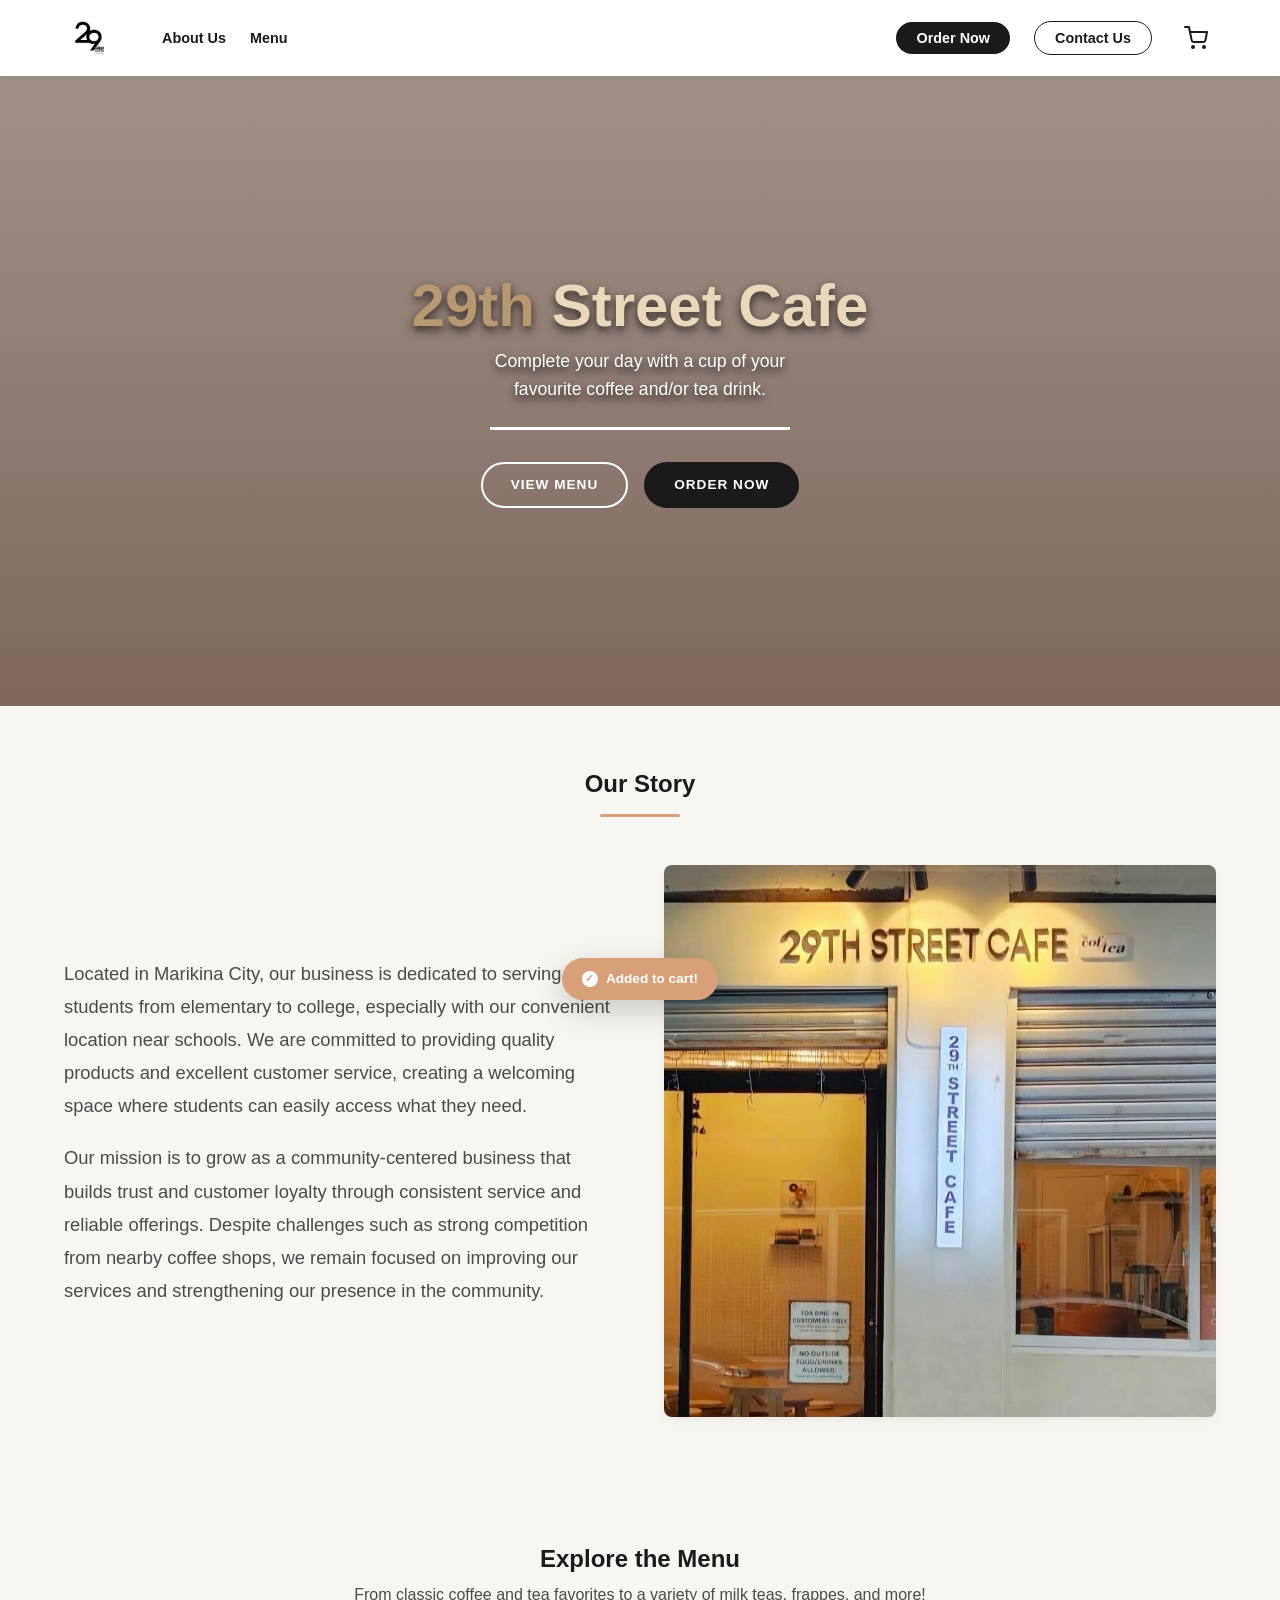
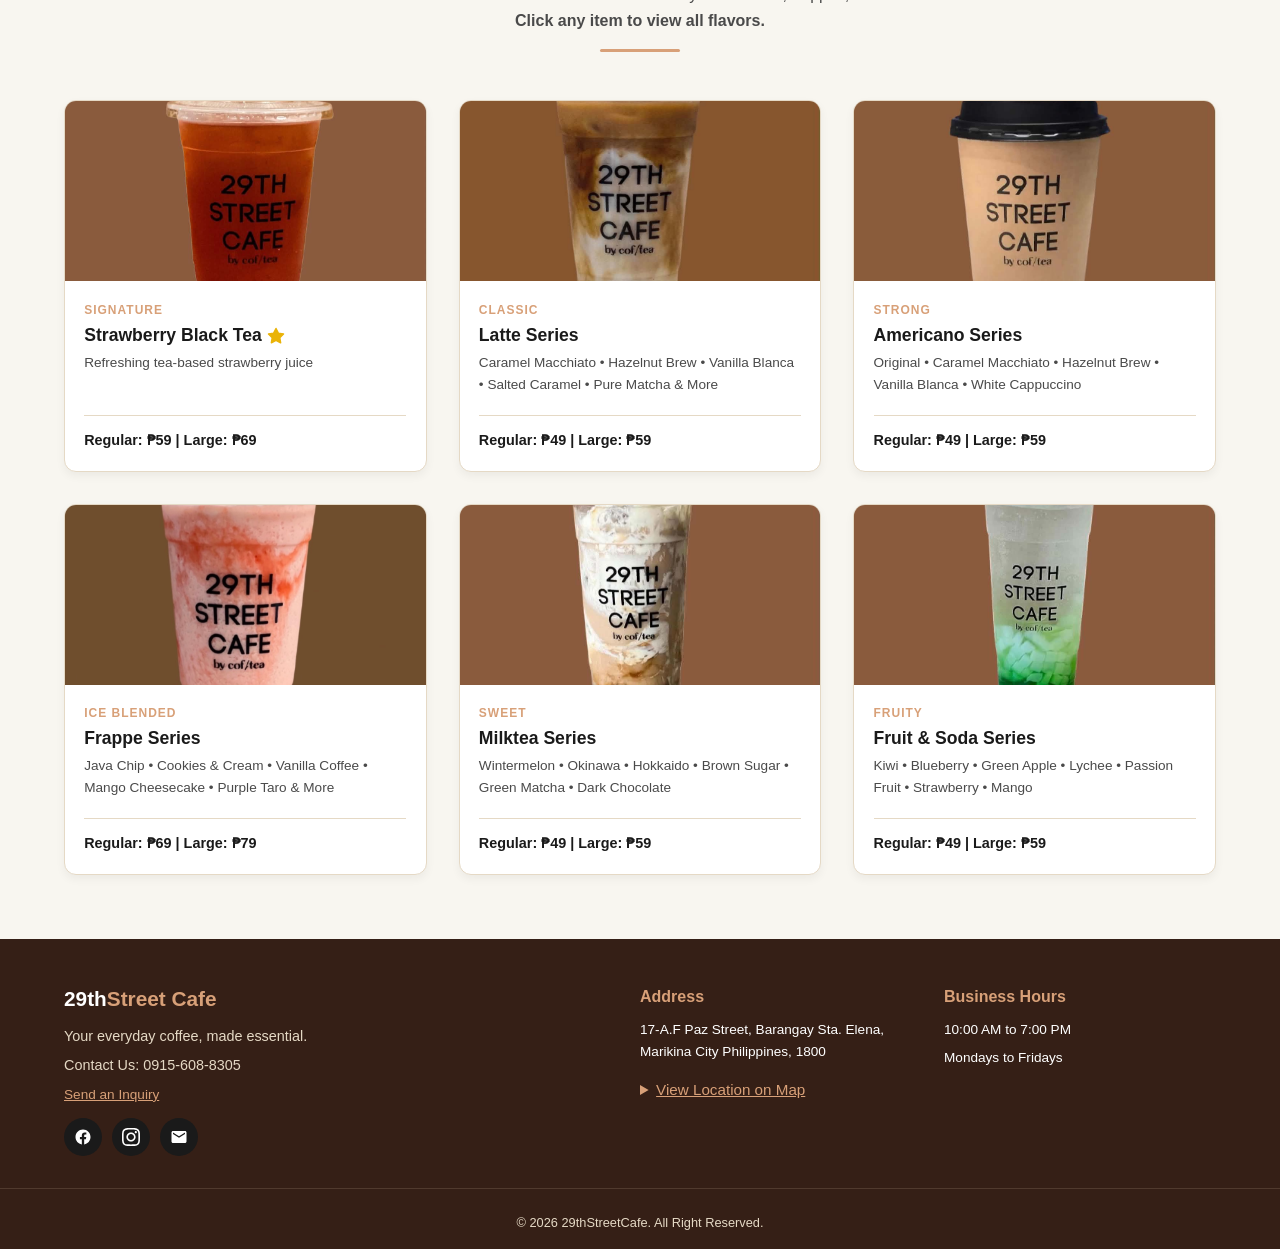
==== commit 55120074: "fixed" ====
--- a/index.html
+++ b/index.html
@@ -1,4 +1,4 @@
-<!DOCTYPE html>  
+<!DOCTYPE html>
 <html lang="en">
 <head>
     <meta charset="UTF-8">
@@ -100,7 +100,7 @@
                         <div class="image-wrapper"><img src="images/tea.jpeg" alt="Strawberry Black Tea" class="product-image"></div>
                         <div class="product-info">
                             <span class="product-category">Signature</span>
-                            <h3 class="product-name">Strawberry Black Tea</h3>
+                            <h3 class="product-name">Strawberry Black Tea <svg width="18" height="18" viewBox="0 0 24 24" fill="#eab308" stroke="#eab308" stroke-width="2" stroke-linecap="round" stroke-linejoin="round" style="vertical-align: text-bottom;"><polygon points="12 2 15.09 8.26 22 9.27 17 14.14 18.18 21.02 12 17.77 5.82 21.02 7 14.14 2 9.27 8.91 8.26 12 2"></polygon></svg></h3>
                             <p class="product-desc">Refreshing tea-based strawberry juice</p>
                             <div class="product-meta"><span class="product-price">Regular: ₱59 | Large: ₱69</span></div>
                         </div>
@@ -231,7 +231,7 @@
                 <p>Your everyday coffee, made essential.</p>
                 
                 <div class="desktop-only">
-                    <p>Contact Us: 0915-6088-305</p>
+                    <p>Contact Us: <a href="tel:+639156088305" style="color: inherit; text-decoration: none; transition: color 0.3s ease;" onmouseover="this.style.color='var(--chai-spice)'" onmouseout="this.style.color='inherit'">0915-608-8305</a></p>
                     <a href="inquiries.html" style="color: var(--chai-spice); text-decoration: underline; font-size: 0.85rem; transition: color 0.3s ease; display: block; margin-top: 4px;" onmouseover="this.style.color='var(--white)'" onmouseout="this.style.color='var(--chai-spice)'">Send an Inquiry</a>
                     
                     <div class="footer-socials" style="margin-top: 12px; gap: 10px;">
@@ -290,7 +290,7 @@
                     <summary>Contact Us</summary>
                     <div class="dropdown-content">
                         <a href="inquiries.html" style="display:block; margin-bottom: 8px; text-decoration:underline;">Send an Inquiry</a>
-                        Call/Text: 0915-6088-305
+                        Call/Text: <a href="tel:+639156088305" style="color: inherit; text-decoration: none;">0915-608-8305</a>
                     </div>
                 </details>
 
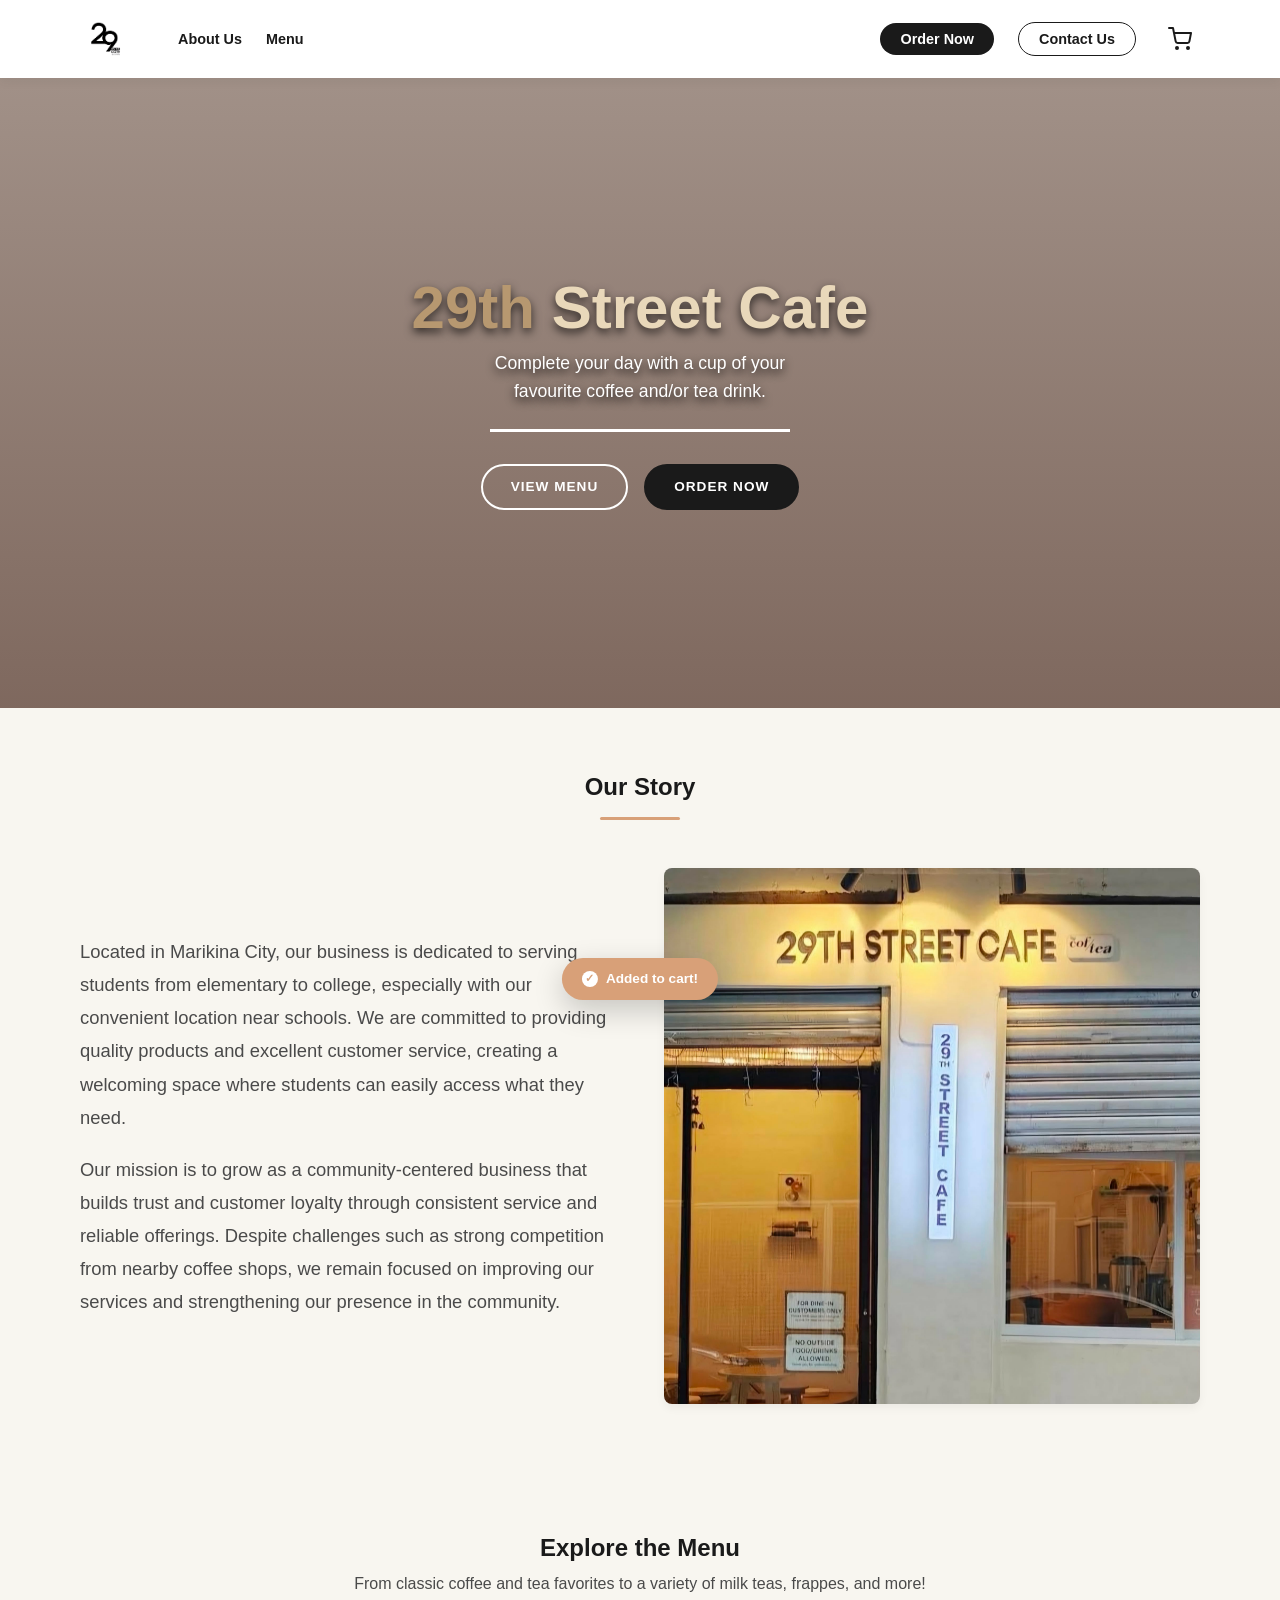
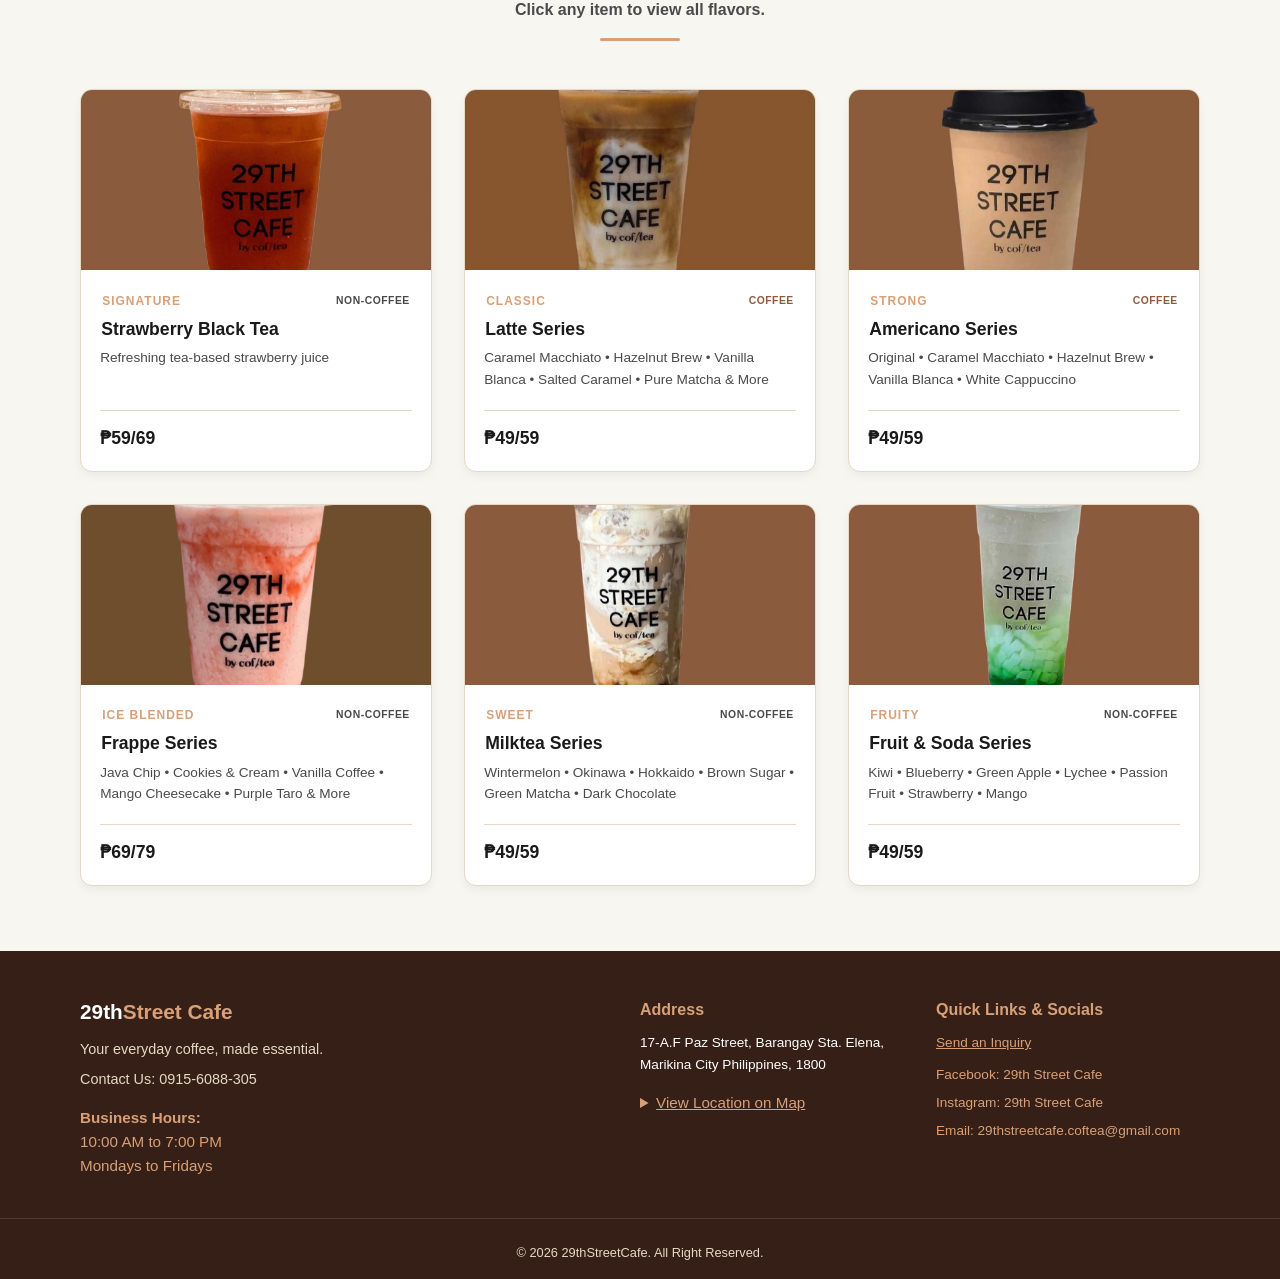
==== commit 931f261d: "fixed non cofe" ====
--- a/index.html
+++ b/index.html
@@ -1,4 +1,4 @@
-<!DOCTYPE html>
+<!DOCTYPE html>  
 <html lang="en">
 <head>
     <meta charset="UTF-8">
@@ -99,60 +99,78 @@
                     <article class="product-card">
                         <div class="image-wrapper"><img src="images/tea.jpeg" alt="Strawberry Black Tea" class="product-image"></div>
                         <div class="product-info">
-                            <span class="product-category">Signature</span>
-                            <h3 class="product-name">Strawberry Black Tea <svg width="18" height="18" viewBox="0 0 24 24" fill="#eab308" stroke="#eab308" stroke-width="2" stroke-linecap="round" stroke-linejoin="round" style="vertical-align: text-bottom;"><polygon points="12 2 15.09 8.26 22 9.27 17 14.14 18.18 21.02 12 17.77 5.82 21.02 7 14.14 2 9.27 8.91 8.26 12 2"></polygon></svg></h3>
+                            <div class="product-header-row">
+                                <span class="product-category">Signature</span>
+                                <span class="product-type non-coffee">Non-Coffee</span>
+                            </div>
+                            <h3 class="product-name">Strawberry Black Tea</h3>
                             <p class="product-desc">Refreshing tea-based strawberry juice</p>
-                            <div class="product-meta"><span class="product-price">Regular: ₱59 | Large: ₱69</span></div>
+                            <div class="product-meta"><span class="product-price">₱59/69</span></div>
                         </div>
                     </article>
 
                     <article class="product-card">
                         <div class="image-wrapper"><img src="images/lattee.jpeg" alt="Latte" class="product-image"></div>
                         <div class="product-info">
-                            <span class="product-category">Classic</span>
+                            <div class="product-header-row">
+                                <span class="product-category">Classic</span>
+                                <span class="product-type coffee">Coffee</span>
+                            </div>
                             <h3 class="product-name">Latte Series</h3>
                             <p class="product-desc">Caramel Macchiato • Hazelnut Brew • Vanilla Blanca • Salted Caramel • Pure Matcha & More</p>
-                            <div class="product-meta"><span class="product-price">Regular: ₱49 | Large: ₱59</span></div>
+                            <div class="product-meta"><span class="product-price">₱49/59</span></div>
                         </div>
                     </article>
 
                     <article class="product-card">
                         <div class="image-wrapper"><img src="images/americano.jpeg" alt="Americano" class="product-image"></div>
                         <div class="product-info">
-                            <span class="product-category">Strong</span>
+                            <div class="product-header-row">
+                                <span class="product-category">Strong</span>
+                                <span class="product-type coffee">Coffee</span>
+                            </div>
                             <h3 class="product-name">Americano Series</h3>
                             <p class="product-desc">Original • Caramel Macchiato • Hazelnut Brew • Vanilla Blanca • White Cappuccino</p>
-                            <div class="product-meta"><span class="product-price">Regular: ₱49 | Large: ₱59</span></div>
+                            <div class="product-meta"><span class="product-price">₱49/59</span></div>
                         </div>
                     </article>
 
                     <article class="product-card">
                         <div class="image-wrapper"><img src="images/frappee.jpeg" alt="Frappe" class="product-image"></div>
                         <div class="product-info">
-                            <span class="product-category">Ice Blended</span>
+                            <div class="product-header-row">
+                                <span class="product-category">Ice Blended</span>
+                                <span class="product-type non-coffee">Non-Coffee</span>
+                            </div>
                             <h3 class="product-name">Frappe Series</h3>
                             <p class="product-desc">Java Chip • Cookies & Cream • Vanilla Coffee • Mango Cheesecake • Purple Taro & More</p>
-                            <div class="product-meta"><span class="product-price">Regular: ₱69 | Large: ₱79</span></div>
+                            <div class="product-meta"><span class="product-price">₱69/79</span></div>
                         </div>
                     </article>
 
                     <article class="product-card">
                         <div class="image-wrapper"><img src="images/milktea.jpeg" alt="Milktea" class="product-image"></div>
                         <div class="product-info">
-                            <span class="product-category">Sweet</span>
+                            <div class="product-header-row">
+                                <span class="product-category">Sweet</span>
+                                <span class="product-type non-coffee">Non-Coffee</span>
+                            </div>
                             <h3 class="product-name">Milktea Series</h3>
                             <p class="product-desc">Wintermelon • Okinawa • Hokkaido • Brown Sugar • Green Matcha • Dark Chocolate</p>
-                            <div class="product-meta"><span class="product-price">Regular: ₱49 | Large: ₱59</span></div>
+                            <div class="product-meta"><span class="product-price">₱49/59</span></div>
                         </div>
                     </article>
 
                     <article class="product-card">
                         <div class="image-wrapper"><img src="images/fruittea.jpeg" alt="Fruit Soda" class="product-image"></div>
                         <div class="product-info">
-                            <span class="product-category">Fruity</span>
+                            <div class="product-header-row">
+                                <span class="product-category">Fruity</span>
+                                <span class="product-type non-coffee">Non-Coffee</span>
+                            </div>
                             <h3 class="product-name">Fruit & Soda Series</h3>
                             <p class="product-desc">Kiwi • Blueberry • Green Apple • Lychee • Passion Fruit • Strawberry • Mango</p>
-                            <div class="product-meta"><span class="product-price">Regular: ₱49 | Large: ₱59</span></div>
+                            <div class="product-meta"><span class="product-price">₱49/59</span></div>
                         </div>
                     </article>
                 </div>
@@ -231,20 +249,10 @@
                 <p>Your everyday coffee, made essential.</p>
                 
                 <div class="desktop-only">
-                    <p>Contact Us: <a href="tel:+639156088305" style="color: inherit; text-decoration: none; transition: color 0.3s ease;" onmouseover="this.style.color='var(--chai-spice)'" onmouseout="this.style.color='inherit'">0915-608-8305</a></p>
-                    <a href="inquiries.html" style="color: var(--chai-spice); text-decoration: underline; font-size: 0.85rem; transition: color 0.3s ease; display: block; margin-top: 4px;" onmouseover="this.style.color='var(--white)'" onmouseout="this.style.color='var(--chai-spice)'">Send an Inquiry</a>
-                    
-                    <div class="footer-socials" style="margin-top: 12px; gap: 10px;">
-                        <a href="https://www.facebook.com/share/1GhwQuFxMb/" target="_blank" aria-label="Facebook">
-                            <svg viewBox="0 0 24 24"><path d="M12 2C6.477 2 2 6.477 2 12c0 4.991 3.657 9.128 8.438 9.878v-6.987h-2.54V12h2.54V9.797c0-2.506 1.492-3.89 3.777-3.89 1.094 0 2.238.195 2.238.195v2.46h-1.26c-1.243 0-1.63.771-1.63 1.562V12h2.773l-.443 2.89h-2.33v6.988C18.343 21.128 22 16.991 22 12c0-5.523-4.477-10-10-10z"/></svg>
-                        </a>
-                        <a href="https://www.instagram.com/29thstreet_cafe" target="_blank" aria-label="Instagram">
-                            <svg viewBox="0 0 24 24"><path d="M12 2.163c3.204 0 3.584.012 4.85.07 3.252.148 4.771 1.691 4.919 4.919.058 1.265.069 1.645.069 4.849 0 3.205-.012 3.584-.069 4.849-.149 3.225-1.664 4.771-4.919 4.919-1.266.058-1.644.07-4.85.07-3.204 0-3.584-.012-4.849-.07-3.26-.149-4.771-1.699-4.919-4.92-.058-1.265-.07-1.644-.07-4.849 0-3.204.013-3.583.07-4.849.149-3.227 1.664-4.771 4.919-4.919 1.266-.057 1.645-.069 4.849-.069zm0-2.163c-3.259 0-3.667.014-4.947.072-4.358.2-6.78 2.618-6.98 6.98-.059 1.281-.073 1.689-.073 4.948 0 3.259.014 3.668.072 4.948.2 4.358 2.618 6.78 6.98 6.98 1.281.058 1.689.072 4.948.072 3.259 0 3.668-.014 4.948-.072 4.354-.2 6.782-2.618 6.979-6.98.059-1.28.073-1.689.073-4.948 0-3.259-.014-3.667-.072-4.947-.196-4.354-2.617-6.78-6.979-6.98-1.281-.059-1.69-.073-4.949-.073zm0 5.838c-3.403 0-6.162 2.759-6.162 6.162s2.759 6.163 6.162 6.163 6.162-2.759 6.162-6.163c0-3.403-2.759-6.162-6.162-6.162zm0 10.162c-2.209 0-4-1.79-4-4 0-2.209 1.791-4 4-4s4 1.791 4 4c0 2.21-1.791 4-4 4zm6.406-11.845c-.796 0-1.441.645-1.441 1.44s.645 1.44 1.441 1.44c.795 0 1.439-.645 1.439-1.44s-.644-1.44-1.439-1.44z"/></svg>
-                        </a>
-                        <a href="mailto:29thstreetcafe.coftea@gmail.com" aria-label="Email">
-                            <svg viewBox="0 0 24 24"><path d="M20 4H4c-1.1 0-1.99.9-1.99 2L2 18c0 1.1.9 2 2 2h16c1.1 0 2-.9 2-2V6c0-1.1-.9-2-2-2zm0 4l-8 5-8-5V6l8 5 8-5v2z"/></svg>
-                        </a>
-                    </div>
+                    <p>Contact Us: 0915-6088-305</p>
+                    <p style="margin-top: 15px; color: var(--chai-spice); font-size: 0.95rem;">
+                        <strong>Business Hours:</strong><br>10:00 AM to 7:00 PM<br>Mondays to Fridays
+                    </p>
                 </div>
                 
                 <details class="mobile-footer-dropdown mobile-only-block">
@@ -279,10 +287,12 @@
             
             <div class="footer-links">
                 <div class="desktop-only">
-                    <h4>Business Hours</h4>
+                    <h4>Quick Links & Socials</h4>
                     <ul>
-                        <li>10:00 AM to 7:00 PM</li>
-                        <li>Mondays to Fridays</li>
+                        <li><a href="inquiries.html" style="text-decoration: underline;">Send an Inquiry</a></li>
+                        <li style="margin-top: 10px;"><a href="https://www.facebook.com/share/1GhwQuFxMb/" target="_blank">Facebook: 29th Street Cafe</a></li>
+                        <li><a href="https://www.instagram.com/29thstreet_cafe" target="_blank">Instagram: 29th Street Cafe</a></li>
+                        <li><a href="mailto:29thstreetcafe.coftea@gmail.com" title="Send an email">Email: 29thstreetcafe.coftea@gmail.com</a></li>
                     </ul>
                 </div>
 
@@ -290,7 +300,7 @@
                     <summary>Contact Us</summary>
                     <div class="dropdown-content">
                         <a href="inquiries.html" style="display:block; margin-bottom: 8px; text-decoration:underline;">Send an Inquiry</a>
-                        Call/Text: <a href="tel:+639156088305" style="color: inherit; text-decoration: none;">0915-608-8305</a>
+                        Call/Text: 0915-6088-305
                     </div>
                 </details>
 
--- a/styles.css
+++ b/styles.css
@@ -25,7 +25,16 @@
     -webkit-font-smoothing: antialiased;
 }
 
-.container { width: 90%; max-width: 1200px; margin: 0 auto; }
+/* STRICT BOX FORMAT ENFORCEMENT */
+.container { 
+    width: 90%; 
+    max-width: 1200px; 
+    margin: 0 auto; 
+    padding: 0 15px; 
+    border: 1px solid transparent; 
+    box-sizing: border-box;
+}
+
 h1, h2, h3, h4 { color: var(--espresso-brown); margin-bottom: 0.5rem; line-height: 1.2; }
 a { text-decoration: none; color: inherit; transition: var(--transition-standard); }
 .responsive-image { max-width: 100%; height: auto; display: block; border-radius: 8px; }
@@ -172,7 +181,7 @@
 /* MOBILE FIX FOR HERO SECTION */
 @media (max-width: 768px) {
     .hero-section {
-        background-attachment: scroll; /* This fixes the zoomed-in bug on mobile */
+        background-attachment: scroll; 
     }
 }
 @media (max-width: 480px) {
@@ -186,11 +195,9 @@
 .story-section { padding: 4rem 0; background-color: var(--creamy-latte); }
 .story-grid { display: flex; gap: 3rem; align-items: center; }
 .story-text { flex: 1; }
-/* Desktop font size for Our Story */
 .story-text p { margin-bottom: 1.2rem; font-size: 1.15rem; color: var(--mocha-brown); line-height: 1.8; }
 .story-visual { flex: 1; }
 
-/* Forces the Our Story image to be a perfect 1x1 square */
 .story-visual img {
     aspect-ratio: 1 / 1;
     height: auto !important; 
@@ -201,7 +208,6 @@
 
 @media screen and (max-width: 768px) { 
     .story-grid { flex-direction: column-reverse; gap: 2rem; } 
-    /* Mobile font size for Our Story */
     .story-text p { font-size: 0.95rem; line-height: 1.6; }
 }
 
@@ -221,11 +227,62 @@
 }
 .product-card:hover .product-image { transform: scale(1.08); }
 .product-info { padding: 1.2rem; display: flex; flex-direction: column; flex-grow: 1; }
-.product-category { font-size: 0.75rem; text-transform: uppercase; letter-spacing: 1px; color: var(--chai-spice); margin-bottom: 0.3rem; font-weight: bold; }
-.product-name { font-size: 1.1rem; margin-bottom: 0.4rem; }
+
+/* Structural Row for Category & Identifier - STRICT BOX FORMAT */
+.product-header-row {
+    display: flex;
+    justify-content: space-between;
+    align-items: center;
+    width: 100%;
+    box-sizing: border-box;
+    margin: 0 0 0.3rem 0;
+    padding: 0;
+    border: 1px solid transparent;
+}
+
+.product-category { 
+    font-size: 0.75rem; 
+    text-transform: uppercase; 
+    letter-spacing: 1px; 
+    color: var(--chai-spice); 
+    font-weight: bold; 
+    box-sizing: border-box;
+    margin: 0;
+    padding: 0;
+    border: 1px solid transparent;
+}
+
+/* Text-Only Product Type - STRICT BOX FORMAT */
+.product-type {
+    font-size: 0.65rem;
+    font-weight: 700;
+    text-transform: uppercase;
+    letter-spacing: 0.5px;
+    background: transparent;
+    box-sizing: border-box;
+    margin: 0;
+    padding: 0;
+    border: 1px solid transparent;
+}
+
+.product-type.coffee {
+    color: var(--hazelnut-brown);
+}
+
+.product-type.non-coffee {
+    color: var(--mocha-brown); 
+}
+
+.product-name { 
+    font-size: 1.1rem; 
+    margin: 0 0 0.4rem 0; 
+    padding: 0;
+    border: 1px solid transparent;
+    box-sizing: border-box;
+}
 .product-desc { font-size: 0.85rem; color: var(--mocha-brown); margin-bottom: 1.2rem; flex-grow: 1; }
 .product-meta { display: flex; justify-content: space-between; align-items: center; border-top: 1px solid var(--cappuccino-beige); padding-top: 0.8rem; }
-.product-price { font-weight: bold; font-size: 0.9rem; color: var(--espresso-brown); }
+.product-price { font-weight: bold; font-size: 1.1rem; color: var(--espresso-brown); }
 
 @media (max-width: 768px) {
     .menu-section { padding: 3rem 0; }
@@ -234,11 +291,21 @@
     .product-card:hover { transform: translateY(-2px); }
     .image-wrapper { width: 80px; height: 80px; border-radius: 10px; flex-shrink: 0; background-color: transparent;}
     .product-info { padding: 0 0 0 12px; text-align: left; }
-    .product-category { font-size: 0.65rem; margin-bottom: 2px; }
-    .product-name { font-size: 1rem; margin-bottom: 3px; line-height: 1.2; }
+    
+    .product-header-row { 
+        margin: 0 0 2px 0; 
+        padding: 0;
+        border: 1px solid transparent; 
+        box-sizing: border-box; 
+    }
+    
+    .product-category { font-size: 0.65rem; margin: 0; padding: 0; border: 1px solid transparent; box-sizing: border-box; }
+    .product-type { font-size: 0.6rem; margin: 0; padding: 0; border: 1px solid transparent; box-sizing: border-box; }
+    .product-name { font-size: 1rem; margin: 0 0 3px 0; line-height: 1.2; padding: 0; border: 1px solid transparent; box-sizing: border-box; }
+    
     .product-desc { font-size: 0.75rem; display: -webkit-box; -webkit-line-clamp: 2; -webkit-box-orient: vertical; overflow: hidden; margin-bottom: 5px; }
     .product-meta { border-top: none; padding-top: 0; margin-top: auto; }
-    .product-price { font-size: 0.8rem; }
+    .product-price { font-size: 0.95rem; }
 }
 
 /* Footer (Strictly Isolating Desktop and Mobile Views) */
@@ -435,12 +502,18 @@
 .cart-toast::before { content: '✓'; background: var(--white); color: var(--chai-spice); width: 16px; height: 16px; border-radius: 50%; display: flex; align-items: center; justify-content: center; font-size: 0.7rem; }
 .cart-toast.show { bottom: 25px; }
 
-/* CART PAGE STYLES */
+/* STRICT BOX FORMAT ENFORCEMENT FOR CART */
 .cart-page-main { padding: 40px 0; min-height: 60vh; }
 .cart-wrapper { 
+    width: 100%;
     max-width: 550px; 
-    margin: 0 auto; background: var(--white); padding: 25px; 
-    border-radius: 12px; box-shadow: var(--shadow-soft); border: 1px solid var(--cappuccino-beige); 
+    margin: 0 auto; 
+    padding: 25px;
+    border: 1px solid var(--cappuccino-beige); 
+    background: var(--white); 
+    border-radius: 12px; 
+    box-shadow: var(--shadow-soft); 
+    box-sizing: border-box;
 }
 .cart-header { margin-bottom: 20px; border-bottom: 2px dashed var(--cappuccino-beige); padding-bottom: 15px; text-align: center; }
 .cart-header h1 { font-size: 1.6rem; color: var(--espresso-brown); margin-bottom: 5px; }
@@ -463,7 +536,6 @@
 .qty-btn:hover { color: var(--chai-spice); }
 .qty-count { font-size: 0.85rem; font-weight: 600; width: 16px; text-align: center; }
 
-/* NEW: Clean transparent input for the cart quantity */
 .qty-input {
     width: 35px; 
     text-align: center; 
@@ -475,10 +547,9 @@
     outline: none; 
     padding: 0;
     transition: var(--transition-standard);
-    -moz-appearance: textfield; /* Hides default spin arrows in Firefox */
-}
-
-/* Hides default spin arrows in Chrome/Safari */
+    -moz-appearance: textfield; 
+}
+
 .qty-input::-webkit-outer-spin-button,
 .qty-input::-webkit-inner-spin-button {
     -webkit-appearance: none; 
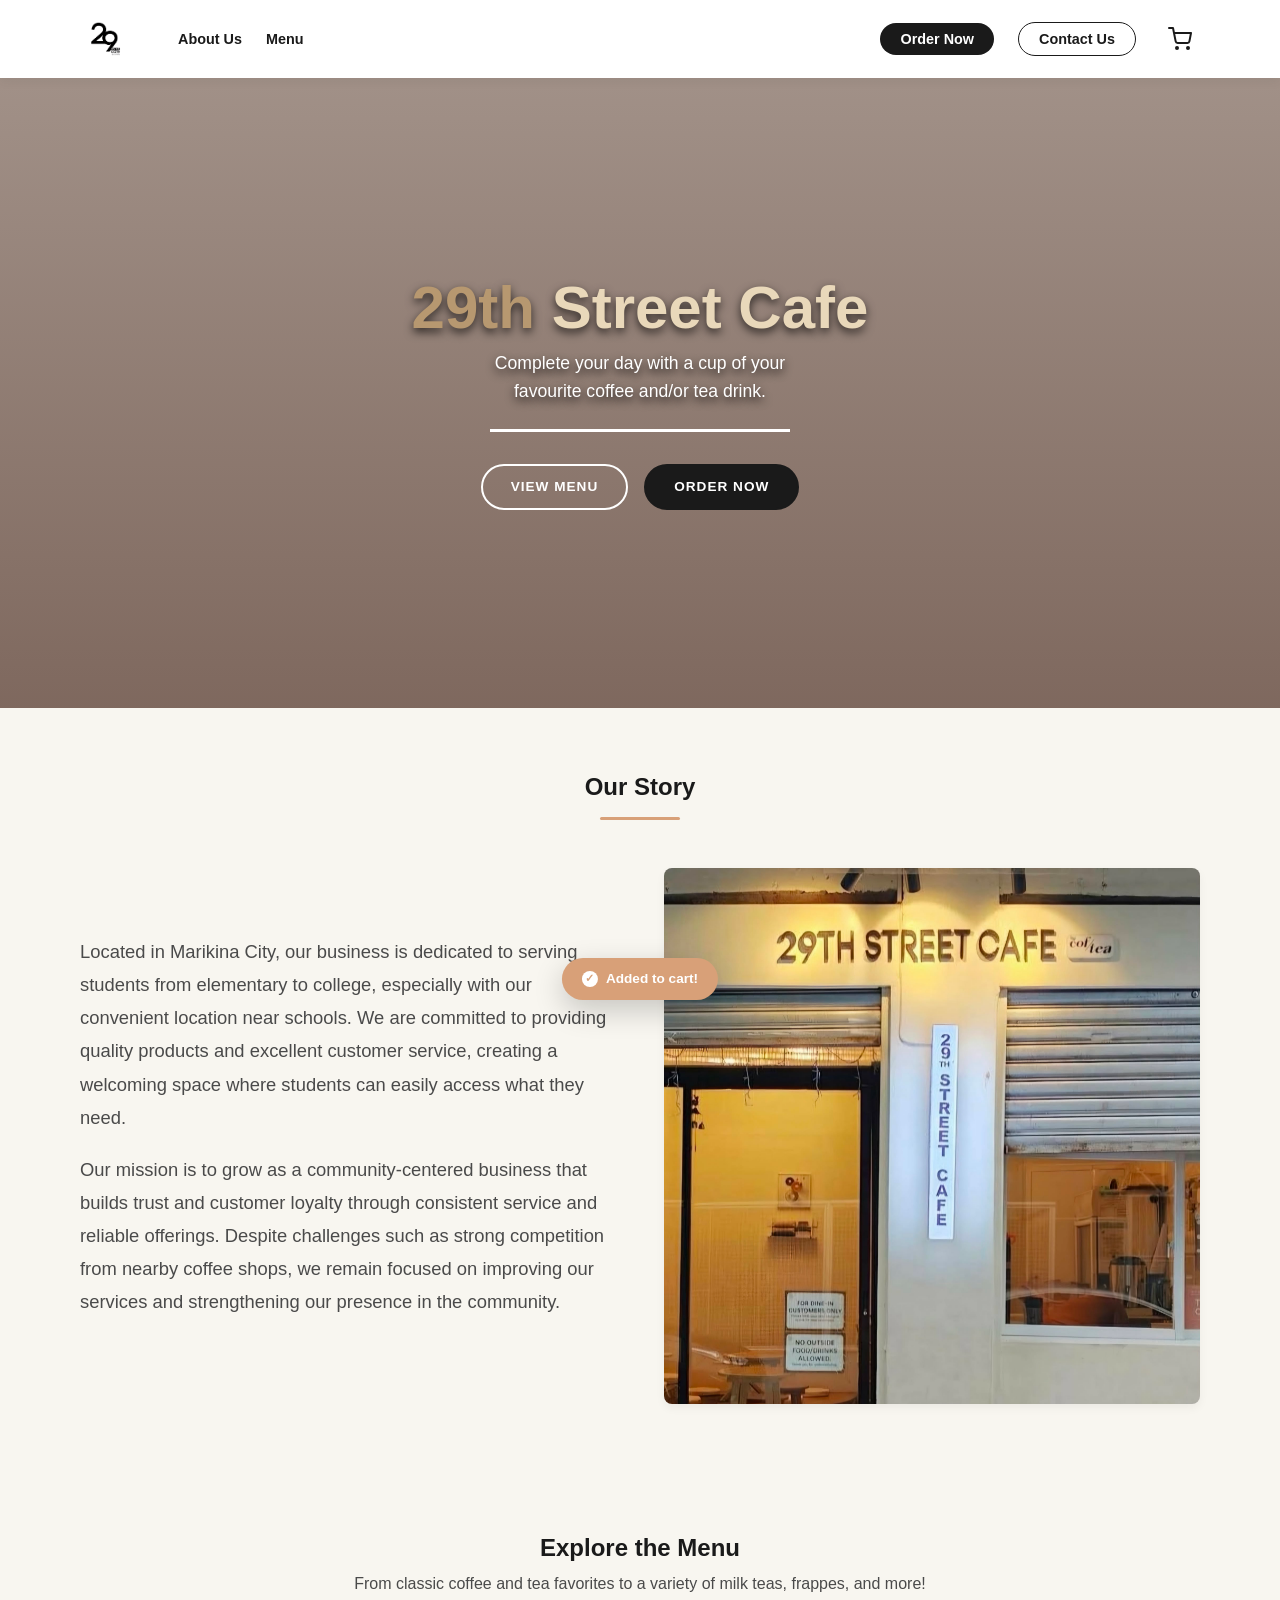
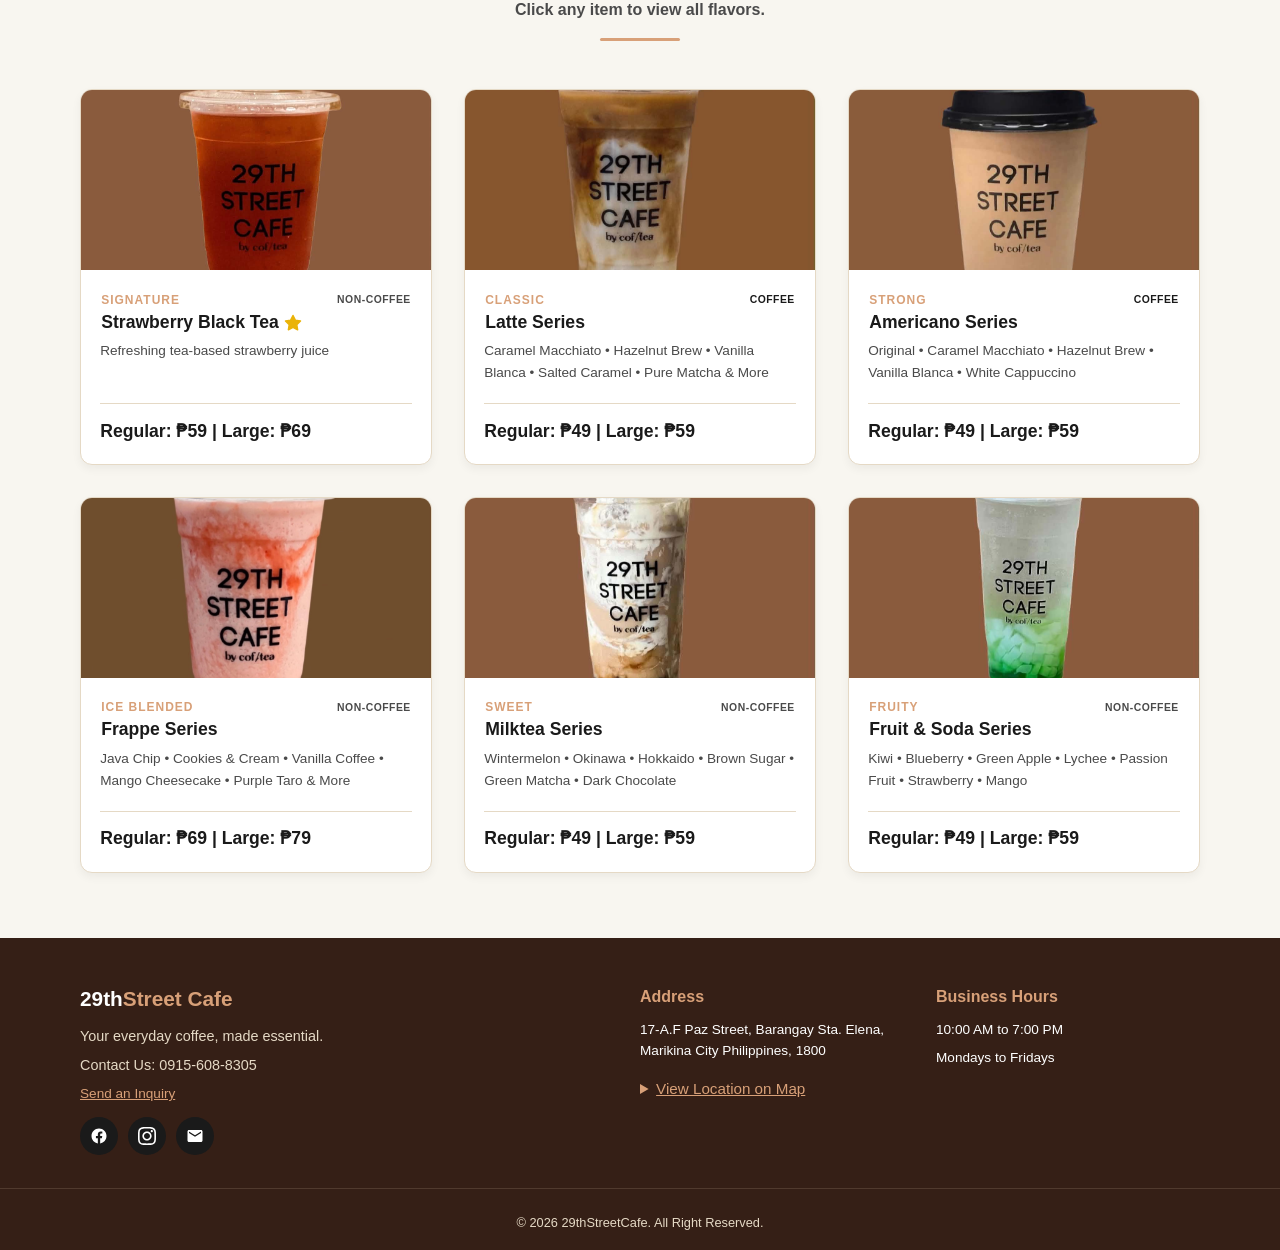
==== commit 9bb9e35f: "Update index.html" ====
--- a/index.html
+++ b/index.html
@@ -1,4 +1,4 @@
-<!DOCTYPE html>  
+<!DOCTYPE html>
 <html lang="en">
 <head>
     <meta charset="UTF-8">
@@ -99,78 +99,78 @@
                     <article class="product-card">
                         <div class="image-wrapper"><img src="images/tea.jpeg" alt="Strawberry Black Tea" class="product-image"></div>
                         <div class="product-info">
-                            <div class="product-header-row">
-                                <span class="product-category">Signature</span>
-                                <span class="product-type non-coffee">Non-Coffee</span>
-                            </div>
-                            <h3 class="product-name">Strawberry Black Tea</h3>
+                            <span class="product-category" style="display: flex; justify-content: space-between; align-items: center; width: 100%;">
+                                Signature 
+                                <span style="color: var(--mocha-brown); text-transform: uppercase; font-size: 0.65rem; font-weight: bold; letter-spacing: 0.5px;">Non-Coffee</span>
+                            </span>
+                            <h3 class="product-name">Strawberry Black Tea <svg width="18" height="18" viewBox="0 0 24 24" fill="#eab308" stroke="#eab308" stroke-width="2" stroke-linecap="round" stroke-linejoin="round" style="vertical-align: text-bottom;"><polygon points="12 2 15.09 8.26 22 9.27 17 14.14 18.18 21.02 12 17.77 5.82 21.02 7 14.14 2 9.27 8.91 8.26 12 2"></polygon></svg></h3>
                             <p class="product-desc">Refreshing tea-based strawberry juice</p>
-                            <div class="product-meta"><span class="product-price">₱59/69</span></div>
+                            <div class="product-meta"><span class="product-price">Regular: ₱59 | Large: ₱69</span></div>
                         </div>
                     </article>
 
                     <article class="product-card">
                         <div class="image-wrapper"><img src="images/lattee.jpeg" alt="Latte" class="product-image"></div>
                         <div class="product-info">
-                            <div class="product-header-row">
-                                <span class="product-category">Classic</span>
-                                <span class="product-type coffee">Coffee</span>
-                            </div>
+                            <span class="product-category" style="display: flex; justify-content: space-between; align-items: center; width: 100%;">
+                                Classic 
+                                <span style="color: var(--espresso-brown); text-transform: uppercase; font-size: 0.65rem; font-weight: bold; letter-spacing: 0.5px;">Coffee</span>
+                            </span>
                             <h3 class="product-name">Latte Series</h3>
                             <p class="product-desc">Caramel Macchiato • Hazelnut Brew • Vanilla Blanca • Salted Caramel • Pure Matcha & More</p>
-                            <div class="product-meta"><span class="product-price">₱49/59</span></div>
+                            <div class="product-meta"><span class="product-price">Regular: ₱49 | Large: ₱59</span></div>
                         </div>
                     </article>
 
                     <article class="product-card">
                         <div class="image-wrapper"><img src="images/americano.jpeg" alt="Americano" class="product-image"></div>
                         <div class="product-info">
-                            <div class="product-header-row">
-                                <span class="product-category">Strong</span>
-                                <span class="product-type coffee">Coffee</span>
-                            </div>
+                            <span class="product-category" style="display: flex; justify-content: space-between; align-items: center; width: 100%;">
+                                Strong 
+                                <span style="color: var(--espresso-brown); text-transform: uppercase; font-size: 0.65rem; font-weight: bold; letter-spacing: 0.5px;">Coffee</span>
+                            </span>
                             <h3 class="product-name">Americano Series</h3>
                             <p class="product-desc">Original • Caramel Macchiato • Hazelnut Brew • Vanilla Blanca • White Cappuccino</p>
-                            <div class="product-meta"><span class="product-price">₱49/59</span></div>
+                            <div class="product-meta"><span class="product-price">Regular: ₱49 | Large: ₱59</span></div>
                         </div>
                     </article>
 
                     <article class="product-card">
                         <div class="image-wrapper"><img src="images/frappee.jpeg" alt="Frappe" class="product-image"></div>
                         <div class="product-info">
-                            <div class="product-header-row">
-                                <span class="product-category">Ice Blended</span>
-                                <span class="product-type non-coffee">Non-Coffee</span>
-                            </div>
+                            <span class="product-category" style="display: flex; justify-content: space-between; align-items: center; width: 100%;">
+                                Ice Blended 
+                                <span style="color: var(--mocha-brown); text-transform: uppercase; font-size: 0.65rem; font-weight: bold; letter-spacing: 0.5px;">Non-Coffee</span>
+                            </span>
                             <h3 class="product-name">Frappe Series</h3>
                             <p class="product-desc">Java Chip • Cookies & Cream • Vanilla Coffee • Mango Cheesecake • Purple Taro & More</p>
-                            <div class="product-meta"><span class="product-price">₱69/79</span></div>
+                            <div class="product-meta"><span class="product-price">Regular: ₱69 | Large: ₱79</span></div>
                         </div>
                     </article>
 
                     <article class="product-card">
                         <div class="image-wrapper"><img src="images/milktea.jpeg" alt="Milktea" class="product-image"></div>
                         <div class="product-info">
-                            <div class="product-header-row">
-                                <span class="product-category">Sweet</span>
-                                <span class="product-type non-coffee">Non-Coffee</span>
-                            </div>
+                            <span class="product-category" style="display: flex; justify-content: space-between; align-items: center; width: 100%;">
+                                Sweet 
+                                <span style="color: var(--mocha-brown); text-transform: uppercase; font-size: 0.65rem; font-weight: bold; letter-spacing: 0.5px;">Non-Coffee</span>
+                            </span>
                             <h3 class="product-name">Milktea Series</h3>
                             <p class="product-desc">Wintermelon • Okinawa • Hokkaido • Brown Sugar • Green Matcha • Dark Chocolate</p>
-                            <div class="product-meta"><span class="product-price">₱49/59</span></div>
+                            <div class="product-meta"><span class="product-price">Regular: ₱49 | Large: ₱59</span></div>
                         </div>
                     </article>
 
                     <article class="product-card">
                         <div class="image-wrapper"><img src="images/fruittea.jpeg" alt="Fruit Soda" class="product-image"></div>
                         <div class="product-info">
-                            <div class="product-header-row">
-                                <span class="product-category">Fruity</span>
-                                <span class="product-type non-coffee">Non-Coffee</span>
-                            </div>
+                            <span class="product-category" style="display: flex; justify-content: space-between; align-items: center; width: 100%;">
+                                Fruity 
+                                <span style="color: var(--mocha-brown); text-transform: uppercase; font-size: 0.65rem; font-weight: bold; letter-spacing: 0.5px;">Non-Coffee</span>
+                            </span>
                             <h3 class="product-name">Fruit & Soda Series</h3>
                             <p class="product-desc">Kiwi • Blueberry • Green Apple • Lychee • Passion Fruit • Strawberry • Mango</p>
-                            <div class="product-meta"><span class="product-price">₱49/59</span></div>
+                            <div class="product-meta"><span class="product-price">Regular: ₱49 | Large: ₱59</span></div>
                         </div>
                     </article>
                 </div>
@@ -249,10 +249,20 @@
                 <p>Your everyday coffee, made essential.</p>
                 
                 <div class="desktop-only">
-                    <p>Contact Us: 0915-6088-305</p>
-                    <p style="margin-top: 15px; color: var(--chai-spice); font-size: 0.95rem;">
-                        <strong>Business Hours:</strong><br>10:00 AM to 7:00 PM<br>Mondays to Fridays
-                    </p>
+                    <p>Contact Us: <a href="tel:+639156088305" style="color: inherit; text-decoration: none; transition: color 0.3s ease;" onmouseover="this.style.color='var(--chai-spice)'" onmouseout="this.style.color='inherit'">0915-608-8305</a></p>
+                    <a href="inquiries.html" style="color: var(--chai-spice); text-decoration: underline; font-size: 0.85rem; transition: color 0.3s ease; display: block; margin-top: 4px;" onmouseover="this.style.color='var(--white)'" onmouseout="this.style.color='var(--chai-spice)'">Send an Inquiry</a>
+                    
+                    <div class="footer-socials" style="margin-top: 12px; gap: 10px;">
+                        <a href="https://www.facebook.com/share/1GhwQuFxMb/" target="_blank" aria-label="Facebook">
+                            <svg viewBox="0 0 24 24"><path d="M12 2C6.477 2 2 6.477 2 12c0 4.991 3.657 9.128 8.438 9.878v-6.987h-2.54V12h2.54V9.797c0-2.506 1.492-3.89 3.777-3.89 1.094 0 2.238.195 2.238.195v2.46h-1.26c-1.243 0-1.63.771-1.63 1.562V12h2.773l-.443 2.89h-2.33v6.988C18.343 21.128 22 16.991 22 12c0-5.523-4.477-10-10-10z"/></svg>
+                        </a>
+                        <a href="https://www.instagram.com/29thstreet_cafe" target="_blank" aria-label="Instagram">
+                            <svg viewBox="0 0 24 24"><path d="M12 2.163c3.204 0 3.584.012 4.85.07 3.252.148 4.771 1.691 4.919 4.919.058 1.265.069 1.645.069 4.849 0 3.205-.012 3.584-.069 4.849-.149 3.225-1.664 4.771-4.919 4.919-1.266.058-1.644.07-4.85.07-3.204 0-3.584-.012-4.849-.07-3.26-.149-4.771-1.699-4.919-4.92-.058-1.265-.07-1.644-.07-4.849 0-3.204.013-3.583.07-4.849.149-3.227 1.664-4.771 4.919-4.919 1.266-.057 1.645-.069 4.849-.069zm0-2.163c-3.259 0-3.667.014-4.947.072-4.358.2-6.78 2.618-6.98 6.98-.059 1.281-.073 1.689-.073 4.948 0 3.259.014 3.668.072 4.948.2 4.358 2.618 6.78 6.98 6.98 1.281.058 1.689.072 4.948.072 3.259 0 3.668-.014 4.948-.072 4.354-.2 6.782-2.618 6.979-6.98.059-1.28.073-1.689.073-4.948 0-3.259-.014-3.667-.072-4.947-.196-4.354-2.617-6.78-6.979-6.98-1.281-.059-1.69-.073-4.949-.073zm0 5.838c-3.403 0-6.162 2.759-6.162 6.162s2.759 6.163 6.162 6.163 6.162-2.759 6.162-6.163c0-3.403-2.759-6.162-6.162-6.162zm0 10.162c-2.209 0-4-1.79-4-4 0-2.209 1.791-4 4-4s4 1.791 4 4c0 2.21-1.791 4-4 4zm6.406-11.845c-.796 0-1.441.645-1.441 1.44s.645 1.44 1.441 1.44c.795 0 1.439-.645 1.439-1.44s-.644-1.44-1.439-1.44z"/></svg>
+                        </a>
+                        <a href="mailto:29thstreetcafe.coftea@gmail.com" aria-label="Email">
+                            <svg viewBox="0 0 24 24"><path d="M20 4H4c-1.1 0-1.99.9-1.99 2L2 18c0 1.1.9 2 2 2h16c1.1 0 2-.9 2-2V6c0-1.1-.9-2-2-2zm0 4l-8 5-8-5V6l8 5 8-5v2z"/></svg>
+                        </a>
+                    </div>
                 </div>
                 
                 <details class="mobile-footer-dropdown mobile-only-block">
@@ -287,12 +297,10 @@
             
             <div class="footer-links">
                 <div class="desktop-only">
-                    <h4>Quick Links & Socials</h4>
+                    <h4>Business Hours</h4>
                     <ul>
-                        <li><a href="inquiries.html" style="text-decoration: underline;">Send an Inquiry</a></li>
-                        <li style="margin-top: 10px;"><a href="https://www.facebook.com/share/1GhwQuFxMb/" target="_blank">Facebook: 29th Street Cafe</a></li>
-                        <li><a href="https://www.instagram.com/29thstreet_cafe" target="_blank">Instagram: 29th Street Cafe</a></li>
-                        <li><a href="mailto:29thstreetcafe.coftea@gmail.com" title="Send an email">Email: 29thstreetcafe.coftea@gmail.com</a></li>
+                        <li>10:00 AM to 7:00 PM</li>
+                        <li>Mondays to Fridays</li>
                     </ul>
                 </div>
 
@@ -300,7 +308,7 @@
                     <summary>Contact Us</summary>
                     <div class="dropdown-content">
                         <a href="inquiries.html" style="display:block; margin-bottom: 8px; text-decoration:underline;">Send an Inquiry</a>
-                        Call/Text: 0915-6088-305
+                        Call/Text: <a href="tel:+639156088305" style="color: inherit; text-decoration: none;">0915-608-8305</a>
                     </div>
                 </details>
 
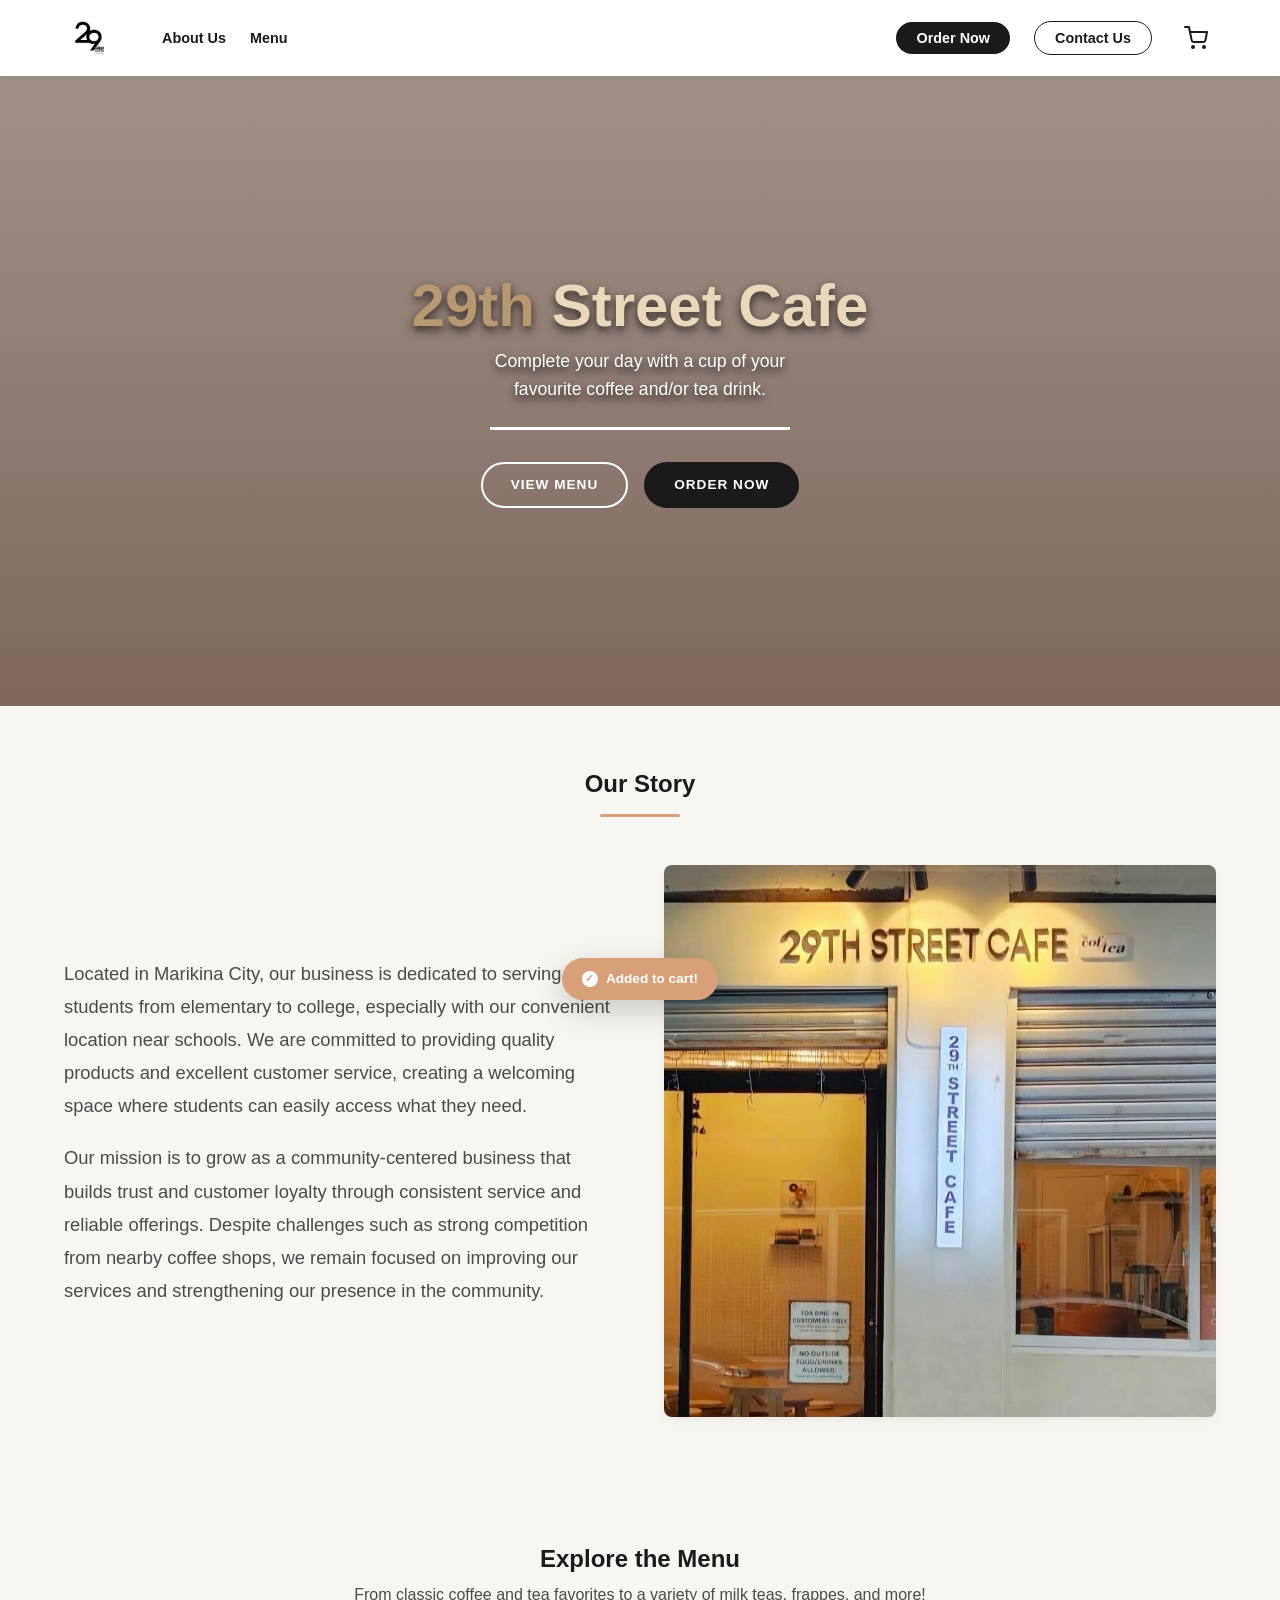
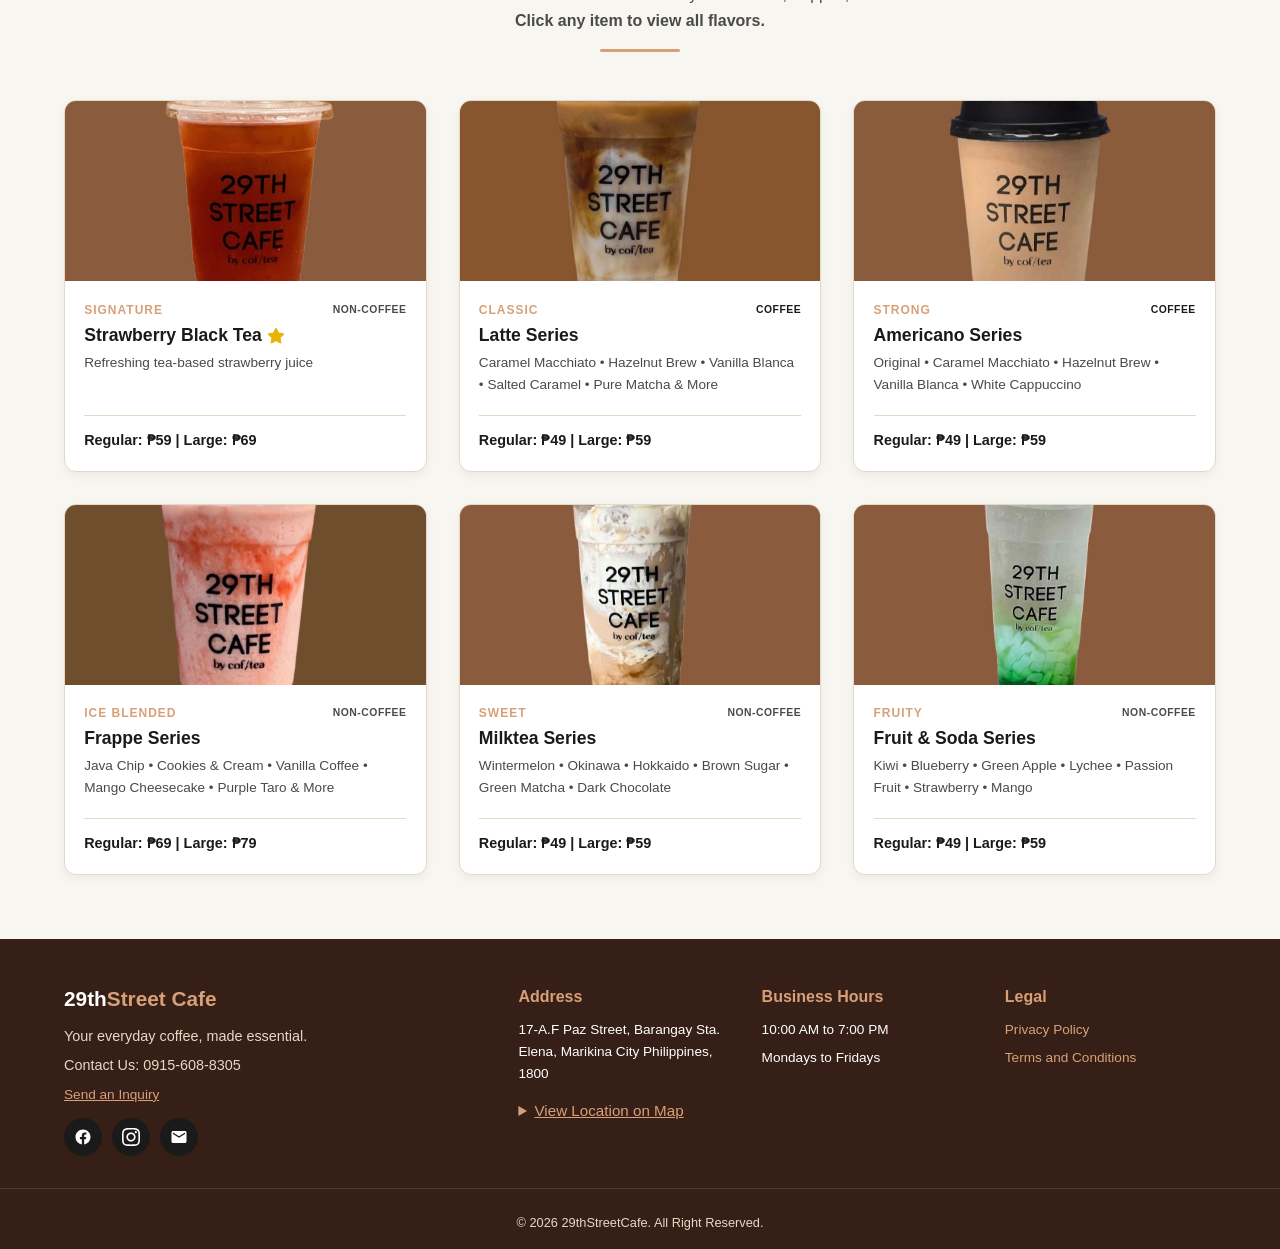
==== commit 071b2045: "footer legal" ====
--- a/index.html
+++ b/index.html
@@ -324,7 +324,16 @@
                     </a>
                 </div>
             </div>
+
+            <div class="footer-links">
+                <h4>Legal</h4>
+                <ul>
+                    <li><a href="privacy.html">Privacy Policy</a></li>
+                    <li><a href="terms.html">Terms and Conditions</a></li>
+                </ul>
+            </div>
         </div>
+
         <div class="footer-bottom">
             <p>© 2026 29thStreetCafe. All Right Reserved.</p>
         </div>
@@ -336,4 +345,4 @@
         </svg>
     </a>
 </body>
-</html>+</html>
--- a/styles.css
+++ b/styles.css
@@ -25,16 +25,7 @@
     -webkit-font-smoothing: antialiased;
 }
 
-/* STRICT BOX FORMAT ENFORCEMENT */
-.container { 
-    width: 90%; 
-    max-width: 1200px; 
-    margin: 0 auto; 
-    padding: 0 15px; 
-    border: 1px solid transparent; 
-    box-sizing: border-box;
-}
-
+.container { width: 90%; max-width: 1200px; margin: 0 auto; }
 h1, h2, h3, h4 { color: var(--espresso-brown); margin-bottom: 0.5rem; line-height: 1.2; }
 a { text-decoration: none; color: inherit; transition: var(--transition-standard); }
 .responsive-image { max-width: 100%; height: auto; display: block; border-radius: 8px; }
@@ -181,7 +172,7 @@
 /* MOBILE FIX FOR HERO SECTION */
 @media (max-width: 768px) {
     .hero-section {
-        background-attachment: scroll; 
+        background-attachment: scroll; /* This fixes the zoomed-in bug on mobile */
     }
 }
 @media (max-width: 480px) {
@@ -195,9 +186,11 @@
 .story-section { padding: 4rem 0; background-color: var(--creamy-latte); }
 .story-grid { display: flex; gap: 3rem; align-items: center; }
 .story-text { flex: 1; }
+/* Desktop font size for Our Story */
 .story-text p { margin-bottom: 1.2rem; font-size: 1.15rem; color: var(--mocha-brown); line-height: 1.8; }
 .story-visual { flex: 1; }
 
+/* Forces the Our Story image to be a perfect 1x1 square */
 .story-visual img {
     aspect-ratio: 1 / 1;
     height: auto !important; 
@@ -208,6 +201,7 @@
 
 @media screen and (max-width: 768px) { 
     .story-grid { flex-direction: column-reverse; gap: 2rem; } 
+    /* Mobile font size for Our Story */
     .story-text p { font-size: 0.95rem; line-height: 1.6; }
 }
 
@@ -227,62 +221,11 @@
 }
 .product-card:hover .product-image { transform: scale(1.08); }
 .product-info { padding: 1.2rem; display: flex; flex-direction: column; flex-grow: 1; }
-
-/* Structural Row for Category & Identifier - STRICT BOX FORMAT */
-.product-header-row {
-    display: flex;
-    justify-content: space-between;
-    align-items: center;
-    width: 100%;
-    box-sizing: border-box;
-    margin: 0 0 0.3rem 0;
-    padding: 0;
-    border: 1px solid transparent;
-}
-
-.product-category { 
-    font-size: 0.75rem; 
-    text-transform: uppercase; 
-    letter-spacing: 1px; 
-    color: var(--chai-spice); 
-    font-weight: bold; 
-    box-sizing: border-box;
-    margin: 0;
-    padding: 0;
-    border: 1px solid transparent;
-}
-
-/* Text-Only Product Type - STRICT BOX FORMAT */
-.product-type {
-    font-size: 0.65rem;
-    font-weight: 700;
-    text-transform: uppercase;
-    letter-spacing: 0.5px;
-    background: transparent;
-    box-sizing: border-box;
-    margin: 0;
-    padding: 0;
-    border: 1px solid transparent;
-}
-
-.product-type.coffee {
-    color: var(--hazelnut-brown);
-}
-
-.product-type.non-coffee {
-    color: var(--mocha-brown); 
-}
-
-.product-name { 
-    font-size: 1.1rem; 
-    margin: 0 0 0.4rem 0; 
-    padding: 0;
-    border: 1px solid transparent;
-    box-sizing: border-box;
-}
+.product-category { font-size: 0.75rem; text-transform: uppercase; letter-spacing: 1px; color: var(--chai-spice); margin-bottom: 0.3rem; font-weight: bold; }
+.product-name { font-size: 1.1rem; margin-bottom: 0.4rem; }
 .product-desc { font-size: 0.85rem; color: var(--mocha-brown); margin-bottom: 1.2rem; flex-grow: 1; }
 .product-meta { display: flex; justify-content: space-between; align-items: center; border-top: 1px solid var(--cappuccino-beige); padding-top: 0.8rem; }
-.product-price { font-weight: bold; font-size: 1.1rem; color: var(--espresso-brown); }
+.product-price { font-weight: bold; font-size: 0.9rem; color: var(--espresso-brown); }
 
 @media (max-width: 768px) {
     .menu-section { padding: 3rem 0; }
@@ -291,26 +234,16 @@
     .product-card:hover { transform: translateY(-2px); }
     .image-wrapper { width: 80px; height: 80px; border-radius: 10px; flex-shrink: 0; background-color: transparent;}
     .product-info { padding: 0 0 0 12px; text-align: left; }
-    
-    .product-header-row { 
-        margin: 0 0 2px 0; 
-        padding: 0;
-        border: 1px solid transparent; 
-        box-sizing: border-box; 
-    }
-    
-    .product-category { font-size: 0.65rem; margin: 0; padding: 0; border: 1px solid transparent; box-sizing: border-box; }
-    .product-type { font-size: 0.6rem; margin: 0; padding: 0; border: 1px solid transparent; box-sizing: border-box; }
-    .product-name { font-size: 1rem; margin: 0 0 3px 0; line-height: 1.2; padding: 0; border: 1px solid transparent; box-sizing: border-box; }
-    
+    .product-category { font-size: 0.65rem; margin-bottom: 2px; }
+    .product-name { font-size: 1rem; margin-bottom: 3px; line-height: 1.2; }
     .product-desc { font-size: 0.75rem; display: -webkit-box; -webkit-line-clamp: 2; -webkit-box-orient: vertical; overflow: hidden; margin-bottom: 5px; }
     .product-meta { border-top: none; padding-top: 0; margin-top: auto; }
-    .product-price { font-size: 0.95rem; }
+    .product-price { font-size: 0.8rem; }
 }
 
 /* Footer (Strictly Isolating Desktop and Mobile Views) */
 .site-footer { background-color: #351F16; color: var(--cappuccino-beige); padding: 3rem 0 1rem 0; }
-.footer-grid { display: grid; grid-template-columns: 2fr 1fr 1fr; gap: 2rem; margin-bottom: 2rem; }
+.footer-grid { display: grid; grid-template-columns: minmax(220px, 2fr) repeat(auto-fit, minmax(160px, 1fr)); gap: 2rem; margin-bottom: 2rem; }
 .footer-brand h3 { color: var(--white); font-size: 1.3rem; margin-bottom: 0.8rem; }
 .logo-accent-footer { color: var(--chai-spice); }
 .footer-brand p { margin-bottom: 0.4rem; font-size: 0.9rem;}
@@ -387,6 +320,87 @@
    .footer-socials.mobile-only-flex { justify-content: center; margin-top: 25px; gap: 18px;}
 }
 
+/* Legal Pages */
+.legal-page {
+    min-height: 65vh;
+    padding: 4rem 0;
+    background:
+        linear-gradient(rgba(248, 246, 240, 0.94), rgba(248, 246, 240, 0.98)),
+        url('background.jpg') center/cover fixed;
+}
+
+.legal-content {
+    max-width: 850px;
+    background-color: var(--white);
+    border: 1px solid var(--cappuccino-beige);
+    border-radius: 12px;
+    box-shadow: var(--shadow-soft);
+    padding: 3rem;
+}
+
+.legal-content h1 {
+    text-align: center;
+    font-size: clamp(2rem, 4vw, 3rem);
+    margin-bottom: 0.5rem;
+}
+
+.legal-content h1::after {
+    content: '';
+    display: block;
+    width: 80px;
+    height: 3px;
+    margin: 1rem auto 2rem;
+    background-color: var(--chai-spice);
+    border-radius: 2px;
+}
+
+.legal-content h2 {
+    margin-top: 2rem;
+    margin-bottom: 0.6rem;
+    font-size: 1.25rem;
+    color: var(--hazelnut-brown);
+}
+
+.legal-content p {
+    color: var(--mocha-brown);
+    font-size: 1rem;
+    line-height: 1.8;
+    margin-bottom: 1rem;
+}
+
+.legal-content a {
+    color: var(--hazelnut-brown);
+    font-weight: 700;
+    text-decoration: underline;
+    text-underline-offset: 3px;
+}
+
+.legal-content a:hover {
+    color: var(--chai-spice);
+}
+
+@media (max-width: 768px) {
+    .legal-page {
+        padding: 2rem 0;
+        background-attachment: scroll;
+    }
+
+    .legal-content {
+        width: 92%;
+        padding: 2rem 1.25rem;
+        border-radius: 10px;
+    }
+
+    .legal-content h2 {
+        font-size: 1.1rem;
+    }
+
+    .legal-content p {
+        font-size: 0.92rem;
+        line-height: 1.7;
+    }
+}
+
 /* Scroll To Top */
 .scroll-to-top {
     position: fixed; bottom: 20px; right: 20px; width: 45px; height: 45px;
@@ -502,18 +516,12 @@
 .cart-toast::before { content: '✓'; background: var(--white); color: var(--chai-spice); width: 16px; height: 16px; border-radius: 50%; display: flex; align-items: center; justify-content: center; font-size: 0.7rem; }
 .cart-toast.show { bottom: 25px; }
 
-/* STRICT BOX FORMAT ENFORCEMENT FOR CART */
+/* CART PAGE STYLES */
 .cart-page-main { padding: 40px 0; min-height: 60vh; }
 .cart-wrapper { 
-    width: 100%;
     max-width: 550px; 
-    margin: 0 auto; 
-    padding: 25px;
-    border: 1px solid var(--cappuccino-beige); 
-    background: var(--white); 
-    border-radius: 12px; 
-    box-shadow: var(--shadow-soft); 
-    box-sizing: border-box;
+    margin: 0 auto; background: var(--white); padding: 25px; 
+    border-radius: 12px; box-shadow: var(--shadow-soft); border: 1px solid var(--cappuccino-beige); 
 }
 .cart-header { margin-bottom: 20px; border-bottom: 2px dashed var(--cappuccino-beige); padding-bottom: 15px; text-align: center; }
 .cart-header h1 { font-size: 1.6rem; color: var(--espresso-brown); margin-bottom: 5px; }
@@ -536,6 +544,7 @@
 .qty-btn:hover { color: var(--chai-spice); }
 .qty-count { font-size: 0.85rem; font-weight: 600; width: 16px; text-align: center; }
 
+/* NEW: Clean transparent input for the cart quantity */
 .qty-input {
     width: 35px; 
     text-align: center; 
@@ -547,9 +556,10 @@
     outline: none; 
     padding: 0;
     transition: var(--transition-standard);
-    -moz-appearance: textfield; 
-}
-
+    -moz-appearance: textfield; /* Hides default spin arrows in Firefox */
+}
+
+/* Hides default spin arrows in Chrome/Safari */
 .qty-input::-webkit-outer-spin-button,
 .qty-input::-webkit-inner-spin-button {
     -webkit-appearance: none; 
@@ -584,4 +594,4 @@
     .cart-wrapper { padding: 20px; width: 95%; margin: 15px auto; }
     .cart-item-card { flex-direction: column; align-items: flex-start; gap: 10px; }
     .cart-item-qty { align-self: flex-start; }
-}+}
